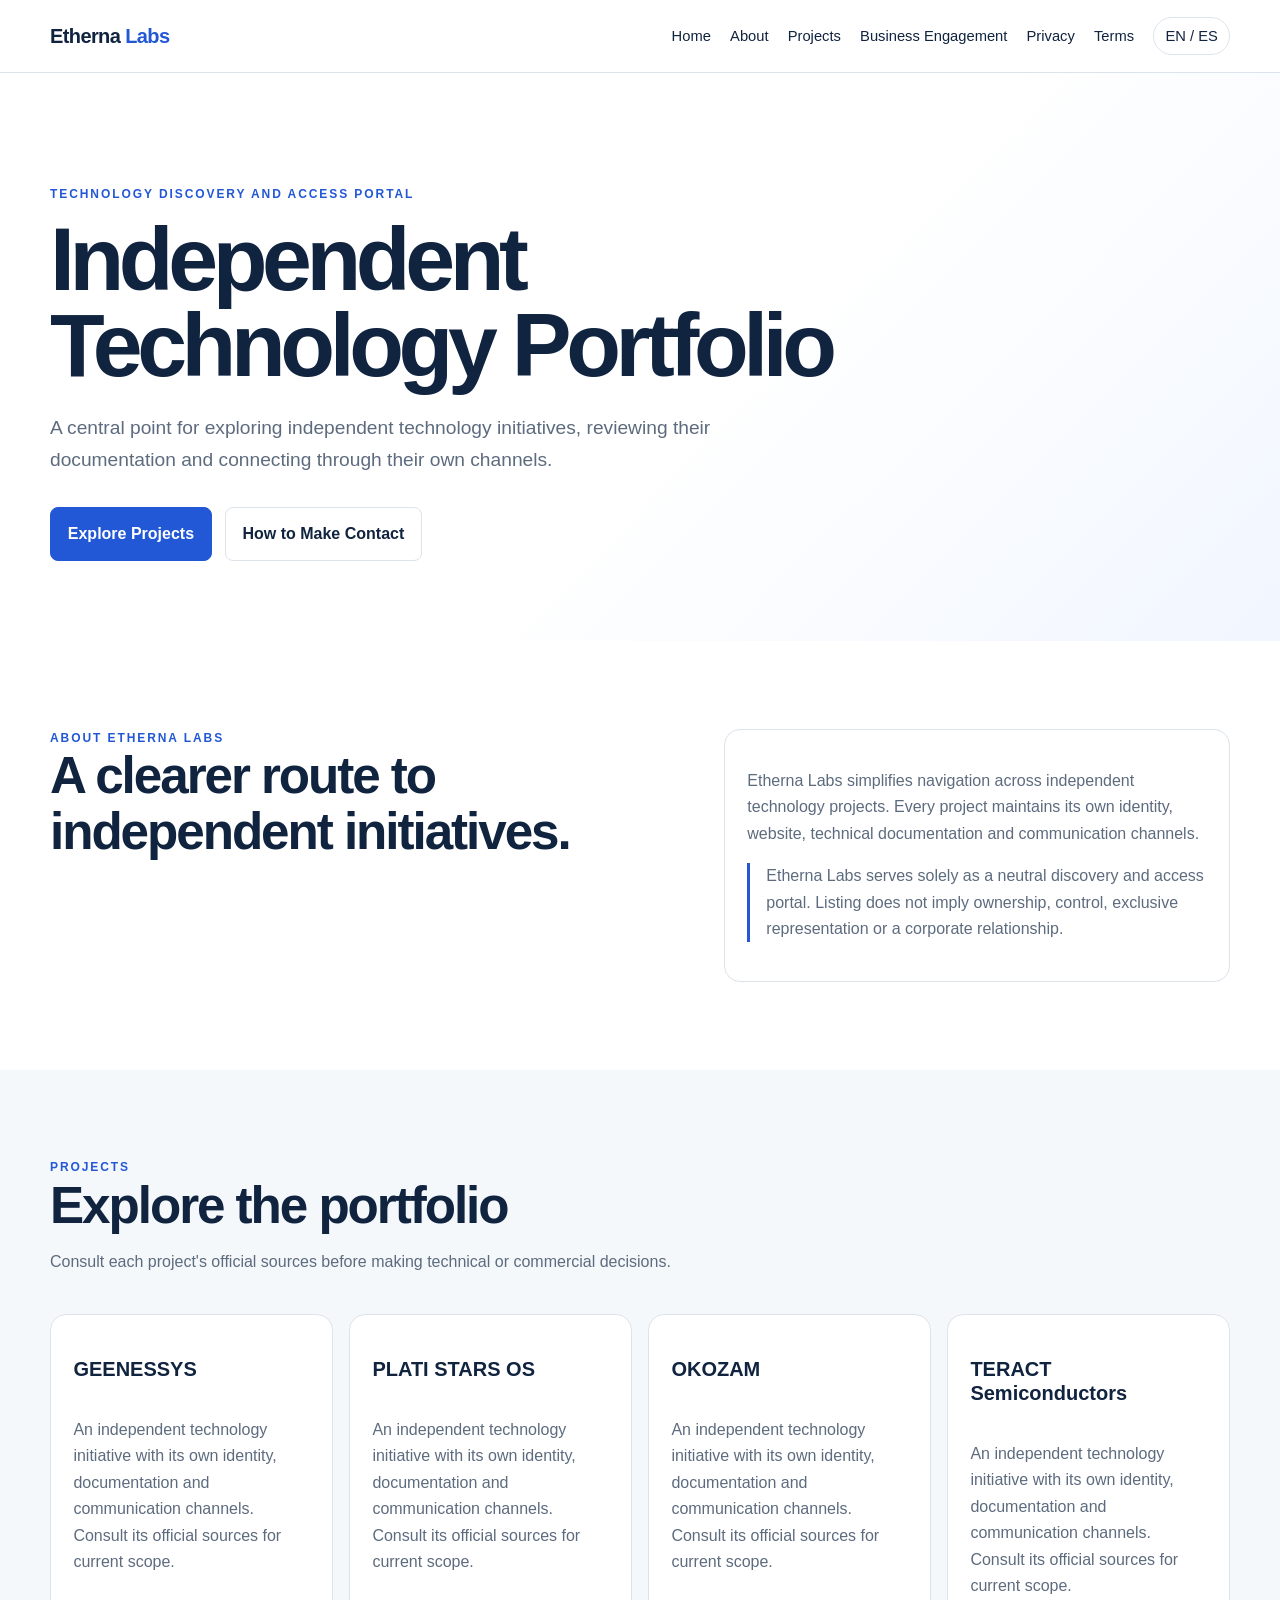
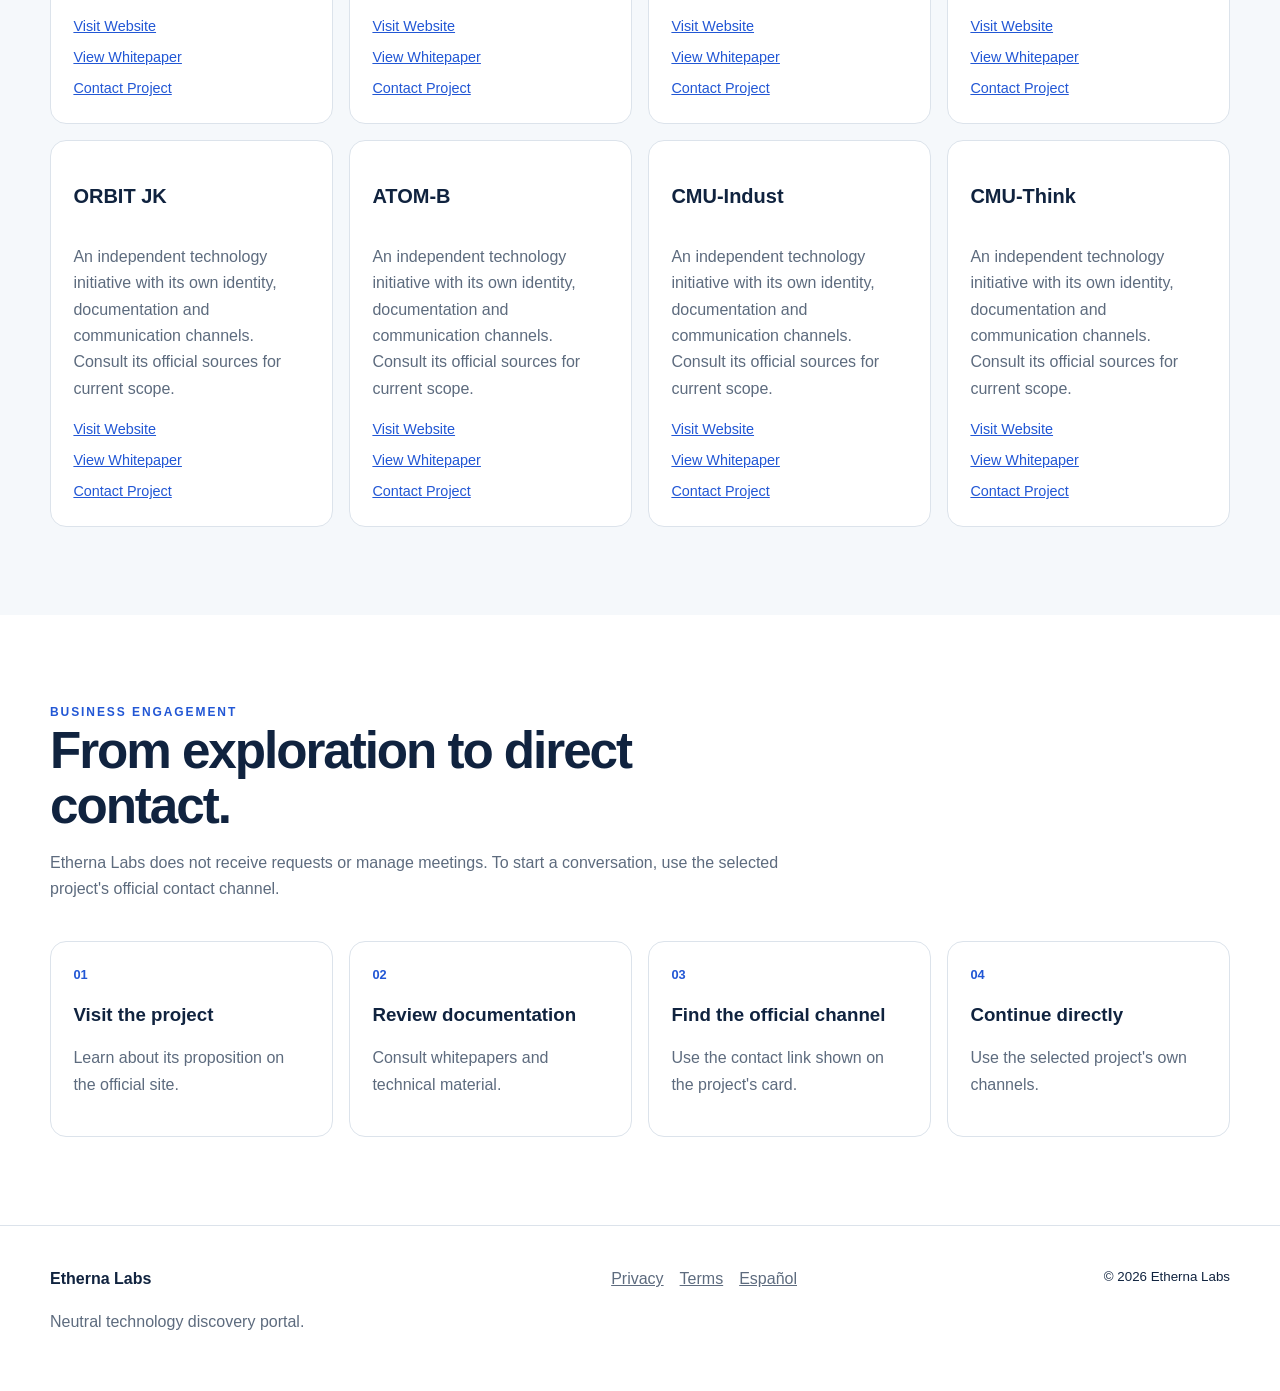
==== index.html @ 6c417e56 "Cambios de archivos" ====
<!doctype html>
<html lang="en">
  <head>
    <meta charset="utf-8" />
    <meta name="viewport" content="width=device-width,initial-scale=1" />
    <title>Etherna Labs | Independent Technology Portfolio</title>
    <meta
      name="description"
      content="A neutral portal for discovering independent technology projects and accessing their official channels."
    />
    <meta
      property="og:title"
      content="Etherna Labs — Independent Technology Portfolio"
    />
    <meta
      property="og:description"
      content="Discover independent technology initiatives and their official channels."
    />
    <meta property="og:type" content="website" />
    <meta property="og:url" content="https://etherna-labs.com/" />
    <link rel="canonical" href="https://etherna-labs.com/" />
    <link
      rel="alternate"
      hreflang="es"
      href="https://etherna-labs.com/index-es.html"
    />
    <link rel="stylesheet" href="styles.css" />
  </head>
  <body>
    <a class="skip" href="#main">Skip to content</a>
    <header class="site-header">
      <nav class="nav wrap" aria-label="Main navigation">
        <a class="brand" href="#home">Etherna<span> Labs</span></a
        ><button class="menu" aria-expanded="false" aria-controls="navlinks">
          Menu
        </button>
        <div class="nav-links" id="navlinks">
          <a href="#home">Home</a><a href="#about">About</a
          ><a href="#projects">Projects</a
          ><a href="#business">Business Engagement</a
          ><a href="privacy-en.html">Privacy</a><a href="terms-en.html">Terms</a
          ><a class="lang" href="index-es.html" lang="es">EN / ES</a>
        </div>
      </nav>
    </header>
    <main id="main">
      <section class="hero" id="home">
        <div class="wrap">
          <div class="eyebrow">Technology discovery and access portal</div>
          <h1>Independent Technology Portfolio</h1>
          <p class="lead">
            A central point for exploring independent technology initiatives,
            reviewing their documentation and connecting through their own
            channels.
          </p>
          <div class="actions">
            <a class="button" href="#projects">Explore Projects</a
            ><a class="button secondary" href="#business"
              >How to Make Contact</a
            >
          </div>
        </div>
      </section>
      <section id="about">
        <div class="wrap about-grid">
          <div>
            <div class="eyebrow">About Etherna Labs</div>
            <h2>A clearer route to independent initiatives.</h2>
          </div>
          <div class="panel">
            <p>
              Etherna Labs simplifies navigation across independent technology
              projects. Every project maintains its own identity, website,
              technical documentation and communication channels.
            </p>
            <p class="notice">
              Etherna Labs serves solely as a neutral discovery and access
              portal. Listing does not imply ownership, control,
              exclusive representation or a corporate relationship.
            </p>
          </div>
        </div>
      </section>
      <section class="soft" id="projects">
        <div class="wrap">
          <div class="section-head">
            <div class="eyebrow">Projects</div>
            <h2>Explore the portfolio</h2>
            <p>
              Consult each project's official sources before making technical or
              commercial decisions.
            </p>
          </div>
          <div class="cards" id="project-cards"></div>
        </div>
      </section>
      <section id="business">
        <div class="wrap">
          <div class="section-head">
            <div class="eyebrow">Business Engagement</div>
            <h2>From exploration to direct contact.</h2>
            <p>
              Etherna Labs does not receive requests or manage meetings. To
              start a conversation, use the selected project's official contact
              channel.
            </p>
          </div>
          <div class="flow">
            <div class="step">
              <b>01</b>
              <h3>Visit the project</h3>
              <p>Learn about its proposition on the official site.</p>
            </div>
            <div class="step">
              <b>02</b>
              <h3>Review documentation</h3>
              <p>Consult whitepapers and technical material.</p>
            </div>
            <div class="step">
              <b>03</b>
              <h3>Find the official channel</h3>
              <p>Use the contact link shown on the project's card.</p>
            </div>
            <div class="step">
              <b>04</b>
              <h3>Continue directly</h3>
              <p>Use the selected project's own channels.</p>
            </div>
          </div>
        </div>
      </section>
    </main>
    <footer class="site-footer">
      <div class="wrap footer-row">
        <div>
          <strong>Etherna Labs</strong>
          <p>Neutral technology discovery portal.</p>
        </div>
        <div class="footer-links">
          <a href="privacy-en.html">Privacy</a><a href="terms-en.html">Terms</a
          ><a href="index-es.html">Español</a>
        </div>
        <small>© <span data-year></span> Etherna Labs</small>
      </div>
    </footer>
    <script>
      const projects = [
        "GEENESSYS",
        "PLATI STARS OS",
        "OKOZAM",
        "TERACT Semiconductors",
        "ORBIT JK",
        "ATOM-B",
        "CMU-Indust",
        "CMU-Think",
      ];
      document.querySelector("#project-cards").innerHTML = projects
        .map(
          (n) =>
            `<article class="card"><h3>${n}</h3><p>An independent technology initiative with its own identity, documentation and communication channels. Consult its official sources for current scope.</p><div class="card-links"><a href="PROJECT_WEBSITE_PLACEHOLDER">Visit Website</a><a href="WHITEPAPER_URL_PLACEHOLDER">View Whitepaper</a><a href="PROJECT_CONTACT_PLACEHOLDER">Contact Project</a></div></article>`,
        )
        .join("");
    </script>
    <script src="script.js"></script>
  </body>
</html>
---- styles.css ----
:root {
  --ink: #10233f;
  --muted: #5d6b7e;
  --line: #dce3eb;
  --soft: #f5f8fb;
  --accent: #2257d5;
  --max: 1180px;
}
* {
  box-sizing: border-box;
}
html {
  scroll-behavior: smooth;
}
body {
  margin: 0;
  color: var(--ink);
  background: #fff;
  font:
    16px/1.65 Arial,
    Helvetica,
    sans-serif;
}
a {
  color: inherit;
}
.skip {
  position: absolute;
  left: -9999px;
}
.skip:focus {
  left: 1rem;
  top: 1rem;
  background: #fff;
  padding: 0.7rem;
  z-index: 20;
}
.wrap {
  width: min(var(--max), calc(100% - 2rem));
  margin: auto;
}
.site-header {
  position: sticky;
  top: 0;
  z-index: 10;
  background: rgba(255, 255, 255, 0.96);
  border-bottom: 1px solid var(--line);
}
.nav {
  min-height: 72px;
  display: flex;
  align-items: center;
  gap: 2rem;
}
.brand {
  font-weight: 800;
  letter-spacing: -0.03em;
  font-size: 1.25rem;
  text-decoration: none;
}
.brand span {
  color: var(--accent);
}
.nav-links {
  display: flex;
  align-items: center;
  gap: 1.2rem;
  margin-left: auto;
}
.nav-links a {
  text-decoration: none;
  font-size: 0.92rem;
}
.nav-links a:hover,
.nav-links a:focus {
  color: var(--accent);
}
.lang {
  border: 1px solid var(--line);
  border-radius: 999px;
  padding: 0.35rem 0.7rem;
}
.menu {
  display: none;
  margin-left: auto;
  background: #fff;
  border: 1px solid var(--line);
  border-radius: 8px;
  padding: 0.45rem 0.65rem;
}
.hero {
  padding: 7rem 0 5rem;
  background: linear-gradient(135deg, #fff 55%, #f1f6ff);
}
.eyebrow {
  text-transform: uppercase;
  letter-spacing: 0.16em;
  font-size: 0.75rem;
  font-weight: 700;
  color: var(--accent);
}
h1 {
  font-size: clamp(3rem, 7vw, 6.4rem);
  line-height: 0.96;
  letter-spacing: -0.06em;
  max-width: 900px;
  margin: 0.7rem 0 1.5rem;
}
h2 {
  font-size: clamp(2rem, 4vw, 3.4rem);
  line-height: 1.08;
  letter-spacing: -0.04em;
  margin: 0 0 1rem;
}
h3 {
  line-height: 1.2;
}
p {
  color: var(--muted);
}
.lead {
  font-size: 1.2rem;
  max-width: 720px;
}
.actions {
  display: flex;
  flex-wrap: wrap;
  gap: 0.8rem;
  margin-top: 2rem;
}
.button {
  display: inline-block;
  border-radius: 8px;
  padding: 0.78rem 1.05rem;
  text-decoration: none;
  font-weight: 700;
  background: var(--accent);
  color: #fff;
  border: 1px solid var(--accent);
}
.button.secondary {
  background: #fff;
  color: var(--ink);
  border-color: var(--line);
}
section {
  padding: 5.5rem 0;
}
.section-head {
  max-width: 760px;
  margin-bottom: 2.4rem;
}
.about-grid,
.flow {
  display: grid;
  grid-template-columns: repeat(4, 1fr);
  gap: 1rem;
}
.about-grid {
  grid-template-columns: 1.3fr 1fr;
}
.panel,
.card,
.step,
form {
  border: 1px solid var(--line);
  border-radius: 16px;
  background: #fff;
  padding: 1.4rem;
}
.soft {
  background: var(--soft);
}
.cards {
  display: grid;
  grid-template-columns: repeat(4, 1fr);
  gap: 1rem;
}
.card {
  display: flex;
  flex-direction: column;
  min-height: 285px;
}
.card h3 {
  font-size: 1.25rem;
}
.card p {
  flex: 1;
}
.card-links {
  display: flex;
  flex-direction: column;
  align-items: flex-start;
  gap: 0.45rem;
}
.card-links a {
  font-size: 0.9rem;
  color: var(--accent);
}
.step b {
  display: block;
  color: var(--accent);
  font-size: 0.8rem;
}
.meeting-grid {
  display: grid;
  grid-template-columns: 0.8fr 1.2fr;
  gap: 2rem;
}
form {
  display: grid;
  grid-template-columns: 1fr 1fr;
  gap: 1rem;
}
label {
  font-size: 0.88rem;
  font-weight: 700;
}
label span {
  display: block;
}
input,
select,
textarea {
  width: 100%;
  margin-top: 0.35rem;
  padding: 0.75rem;
  border: 1px solid #b9c5d2;
  border-radius: 7px;
  font: inherit;
  background: #fff;
}
textarea {
  min-height: 120px;
  resize: vertical;
}
.wide {
  grid-column: 1/-1;
}
.legal {
  max-width: 850px;
}
.legal h2 {
  font-size: 1.5rem;
  margin-top: 2.2rem;
}
.notice {
  border-left: 3px solid var(--accent);
  padding-left: 1rem;
}
.site-footer {
  border-top: 1px solid var(--line);
  padding: 2.5rem 0;
}
.footer-row {
  display: flex;
  justify-content: space-between;
  gap: 2rem;
  flex-wrap: wrap;
}
.footer-links {
  display: flex;
  gap: 1rem;
  flex-wrap: wrap;
}
.footer-links a {
  color: var(--muted);
}
:focus-visible {
  outline: 3px solid #7ba0ff;
  outline-offset: 3px;
}
@media (max-width: 900px) {
  .menu {
    display: block;
  }
  .nav-links {
    display: none;
    position: absolute;
    top: 72px;
    left: 0;
    right: 0;
    background: #fff;
    padding: 1rem;
    box-shadow: 0 10px 20px #10233f18;
    flex-direction: column;
    align-items: flex-start;
  }
  .nav-links.open {
    display: flex;
  }
  .cards {
    grid-template-columns: repeat(2, 1fr);
  }
  .flow {
    grid-template-columns: repeat(2, 1fr);
  }
  .meeting-grid,
  .about-grid {
    grid-template-columns: 1fr;
  }
}
@media (max-width: 560px) {
  .hero {
    padding-top: 5rem;
  }
  .cards,
  .flow,
  form {
    grid-template-columns: 1fr;
  }
  .wide {
    grid-column: auto;
  }
  section {
    padding: 4rem 0;
  }
}
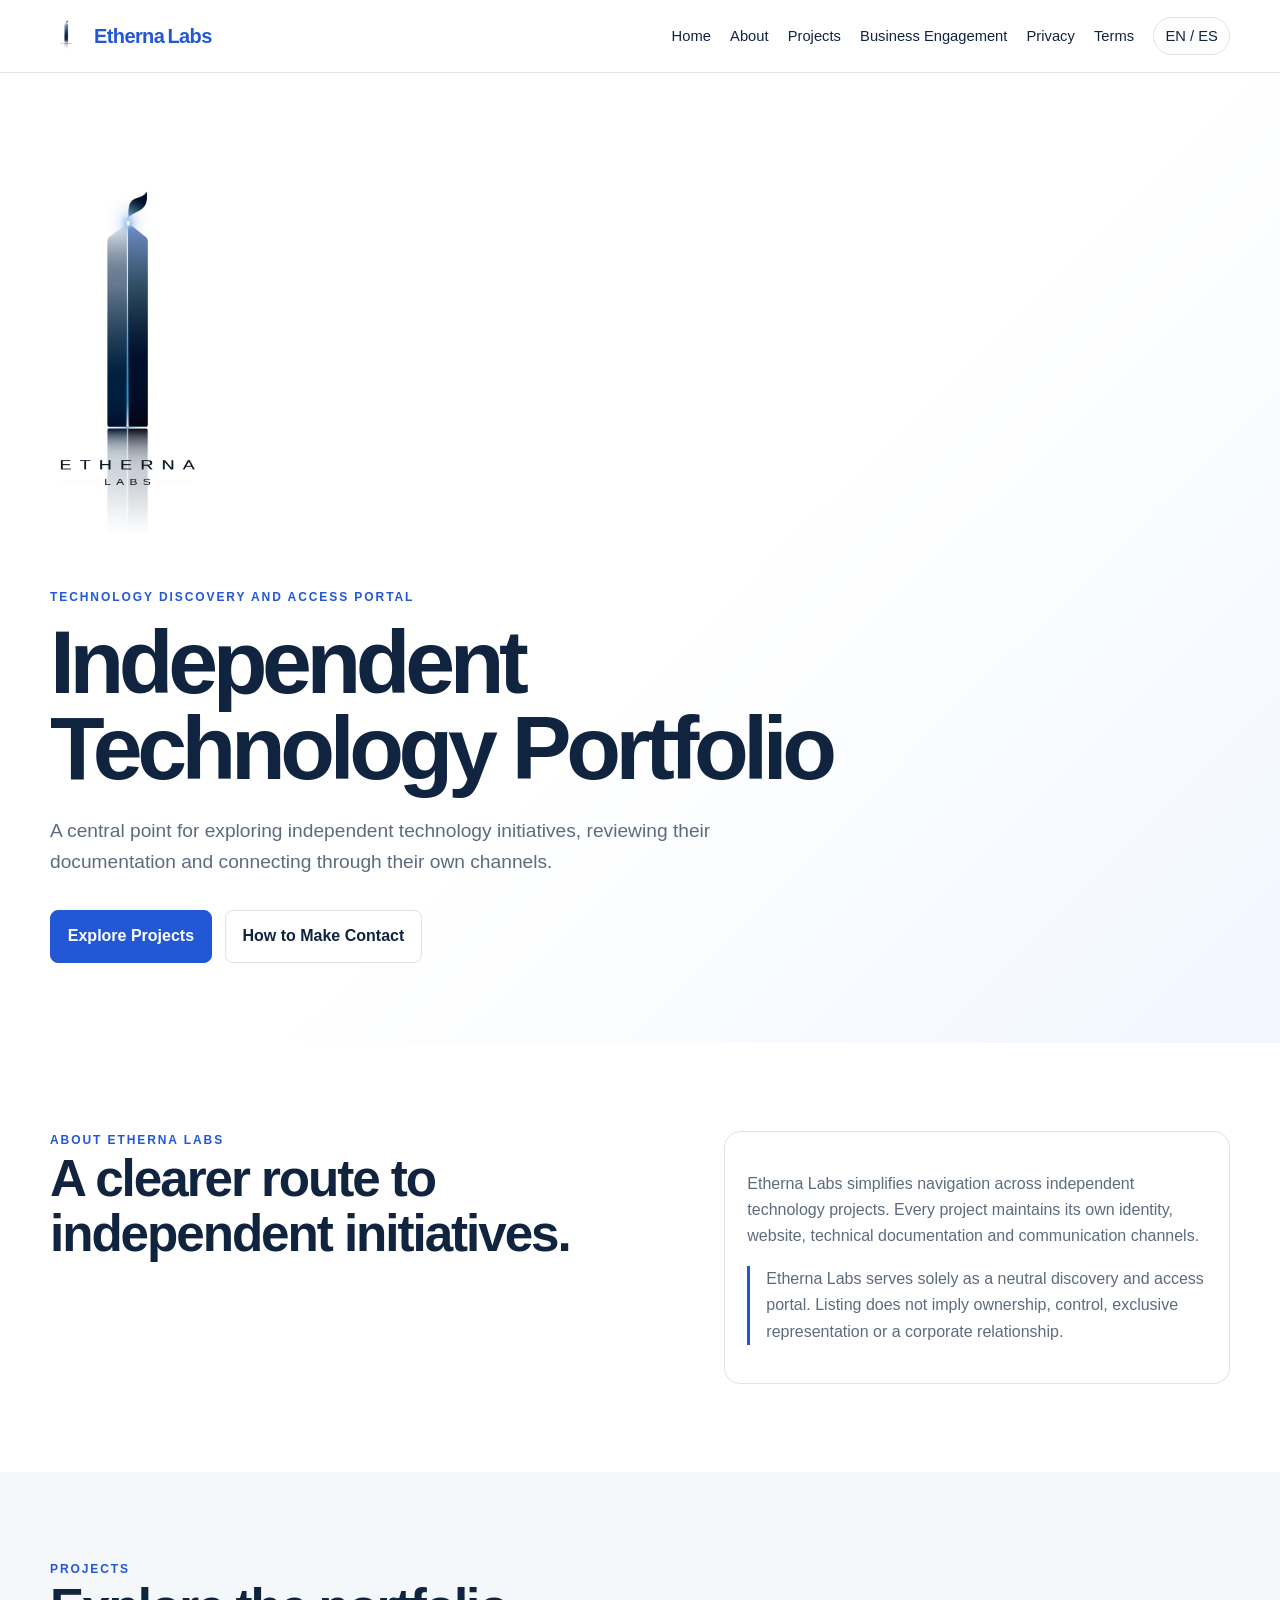
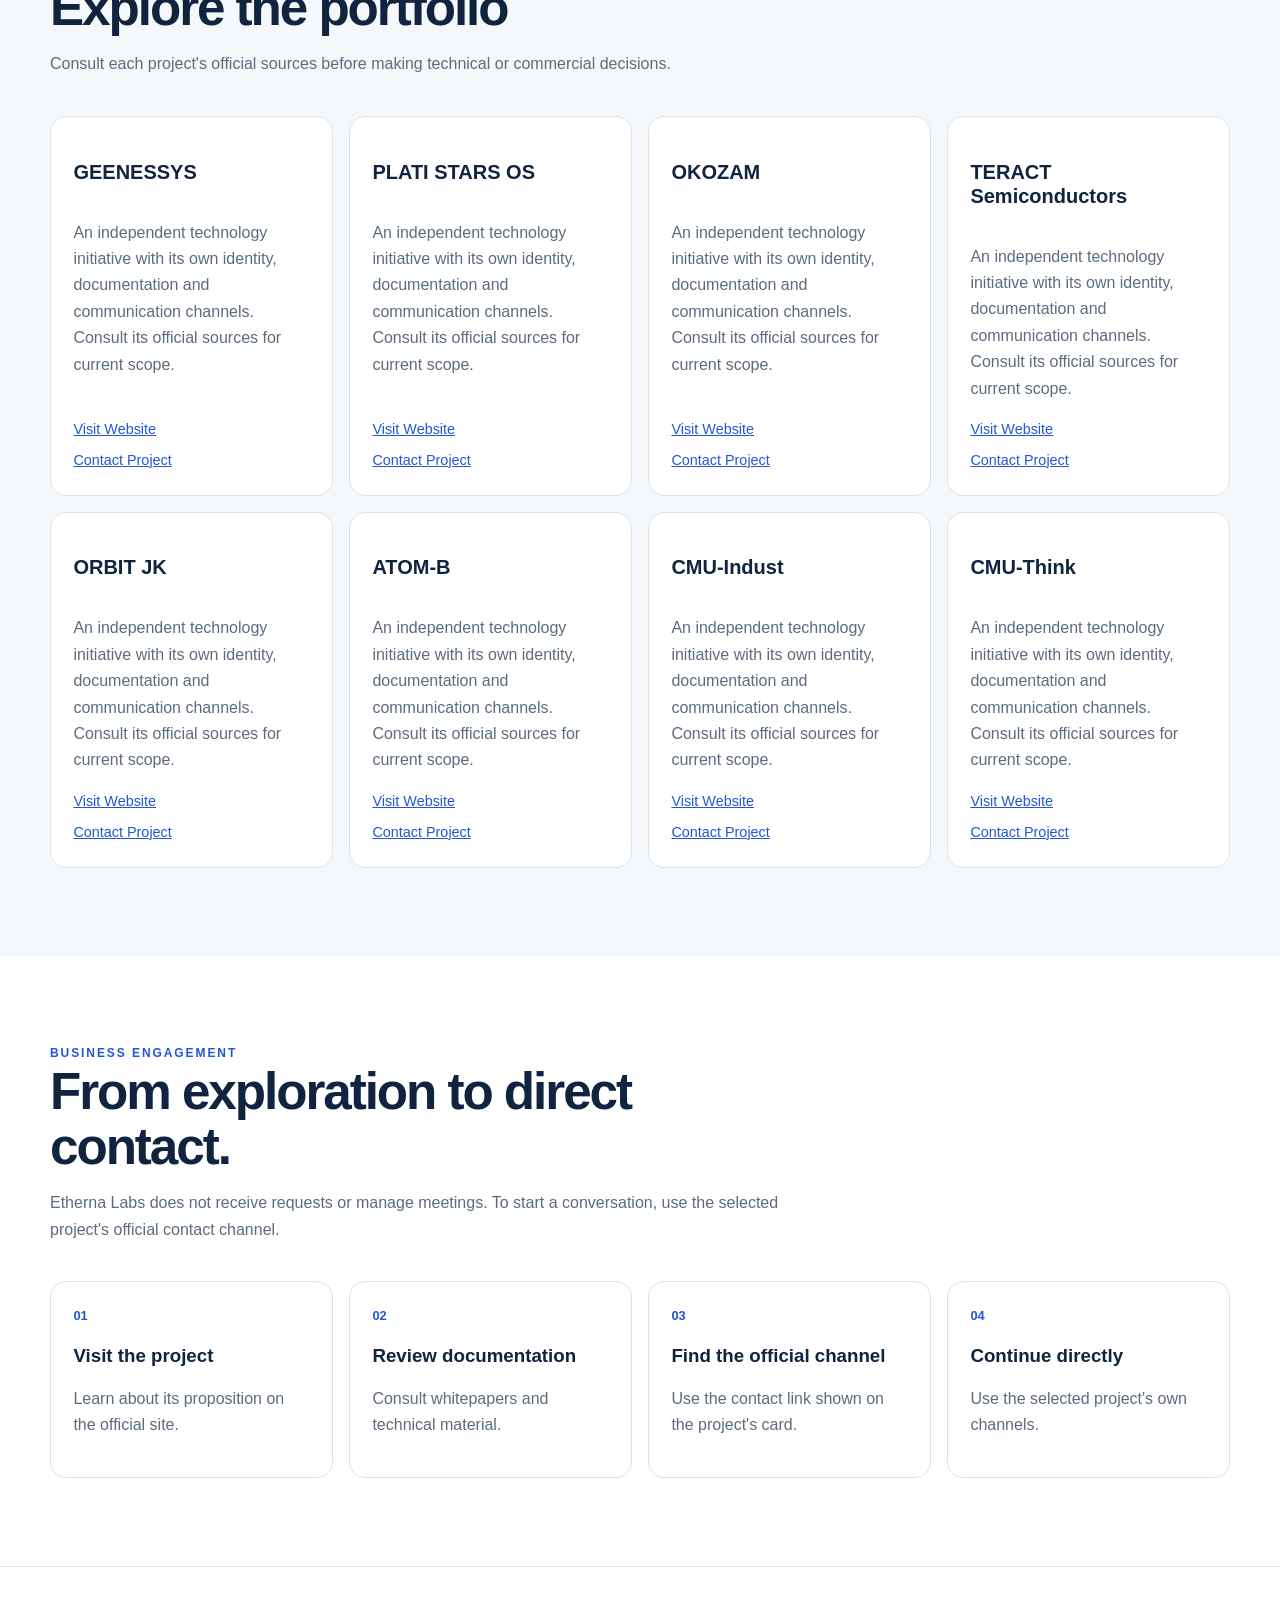
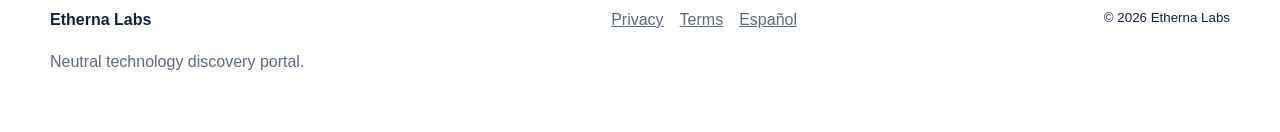
==== commit e0528f06: "Grandes cambios" ====
--- a/index.html
+++ b/index.html
@@ -3,6 +3,20 @@
   <head>
     <meta charset="utf-8" />
     <meta name="viewport" content="width=device-width,initial-scale=1" />
+    <link rel="icon" type="image/svg+xml" href="favicon (10)/favicon.svg" />
+    <link
+      rel="icon"
+      type="image/png"
+      sizes="96x96"
+      href="favicon (10)/favicon-96x96.png"
+    />
+    <link rel="shortcut icon" href="favicon (10)/favicon.ico" />
+    <link
+      rel="apple-touch-icon"
+      sizes="180x180"
+      href="favicon (10)/apple-touch-icon.png"
+    />
+    <link rel="manifest" href="favicon (10)/site.webmanifest" />
     <title>Etherna Labs | Independent Technology Portfolio</title>
     <meta
       name="description"
@@ -30,7 +44,13 @@
     <a class="skip" href="#main">Skip to content</a>
     <header class="site-header">
       <nav class="nav wrap" aria-label="Main navigation">
-        <a class="brand" href="#home">Etherna<span> Labs</span></a
+        <a class="brand" href="#home"
+          ><img
+            class="brand-logo"
+            src="Etherna_PNG-Transparent-test.png"
+            alt="Etherna Labs logo"
+          />
+          <span class="brand-wordmark">Etherna<span> Labs</span></span></a
         ><button class="menu" aria-expanded="false" aria-controls="navlinks">
           Menu
         </button>
@@ -46,6 +66,11 @@
     <main id="main">
       <section class="hero" id="home">
         <div class="wrap">
+          <img
+            class="hero-logo"
+            src="Etherna_PNG-Transparent-test.png"
+            alt="Etherna Labs logo"
+          />
           <div class="eyebrow">Technology discovery and access portal</div>
           <h1>Independent Technology Portfolio</h1>
           <p class="lead">
@@ -145,19 +170,19 @@
     </footer>
     <script>
       const projects = [
-        "GEENESSYS",
-        "PLATI STARS OS",
-        "OKOZAM",
-        "TERACT Semiconductors",
-        "ORBIT JK",
-        "ATOM-B",
-        "CMU-Indust",
-        "CMU-Think",
+        ["GEENESSYS", "https://geenessys.com"],
+        ["PLATI STARS OS", "https://platistaros.com"],
+        ["OKOZAM", "https://okozam.com"],
+        ["TERACT Semiconductors", "https://teractsemiconductors.com"],
+        ["ORBIT JK", "https://orbitjk.com"],
+        ["ATOM-B", "https://atom-b.com"],
+        ["CMU-Indust", "https://cmu-indust.com"],
+        ["CMU-Think", "https://cmu-think.com"],
       ];
       document.querySelector("#project-cards").innerHTML = projects
         .map(
-          (n) =>
-            `<article class="card"><h3>${n}</h3><p>An independent technology initiative with its own identity, documentation and communication channels. Consult its official sources for current scope.</p><div class="card-links"><a href="PROJECT_WEBSITE_PLACEHOLDER">Visit Website</a><a href="WHITEPAPER_URL_PLACEHOLDER">View Whitepaper</a><a href="PROJECT_CONTACT_PLACEHOLDER">Contact Project</a></div></article>`,
+          ([n, url]) =>
+            `<article class="card"><h3>${n}</h3><p>An independent technology initiative with its own identity, documentation and communication channels. Consult its official sources for current scope.</p><div class="card-links"><a href="${url}" target="_blank" rel="noreferrer">Visit Website</a><a href="${url}" target="_blank" rel="noreferrer">Contact Project</a></div></article>`,
         )
         .join("");
     </script>
--- a/styles.css
+++ b/styles.css
@@ -53,11 +53,25 @@
   gap: 2rem;
 }
 .brand {
+  display: inline-flex;
+  align-items: center;
+  gap: 0.75rem;
   font-weight: 800;
   letter-spacing: -0.03em;
   font-size: 1.25rem;
   text-decoration: none;
 }
+.brand-logo {
+  width: 2rem;
+  height: 2rem;
+  object-fit: contain;
+  flex: 0 0 auto;
+}
+.brand-wordmark {
+  display: inline-flex;
+  align-items: baseline;
+  gap: 0.2rem;
+}
 .brand span {
   color: var(--accent);
 }
@@ -91,6 +105,14 @@
 .hero {
   padding: 7rem 0 5rem;
   background: linear-gradient(135deg, #fff 55%, #f1f6ff);
+}
+.hero-logo {
+  width: min(22%, 150px);
+  min-width: 88px;
+  height: auto;
+  display: block;
+  margin-bottom: 1.25rem;
+  object-fit: contain;
 }
 .eyebrow {
   text-transform: uppercase;
@@ -304,6 +326,17 @@
   .hero {
     padding-top: 5rem;
   }
+  .brand {
+    gap: 0.55rem;
+  }
+  .brand-logo {
+    width: 1.7rem;
+    height: 1.7rem;
+  }
+  .hero-logo {
+    width: min(28%, 110px);
+    min-width: 72px;
+  }
   .cards,
   .flow,
   form {
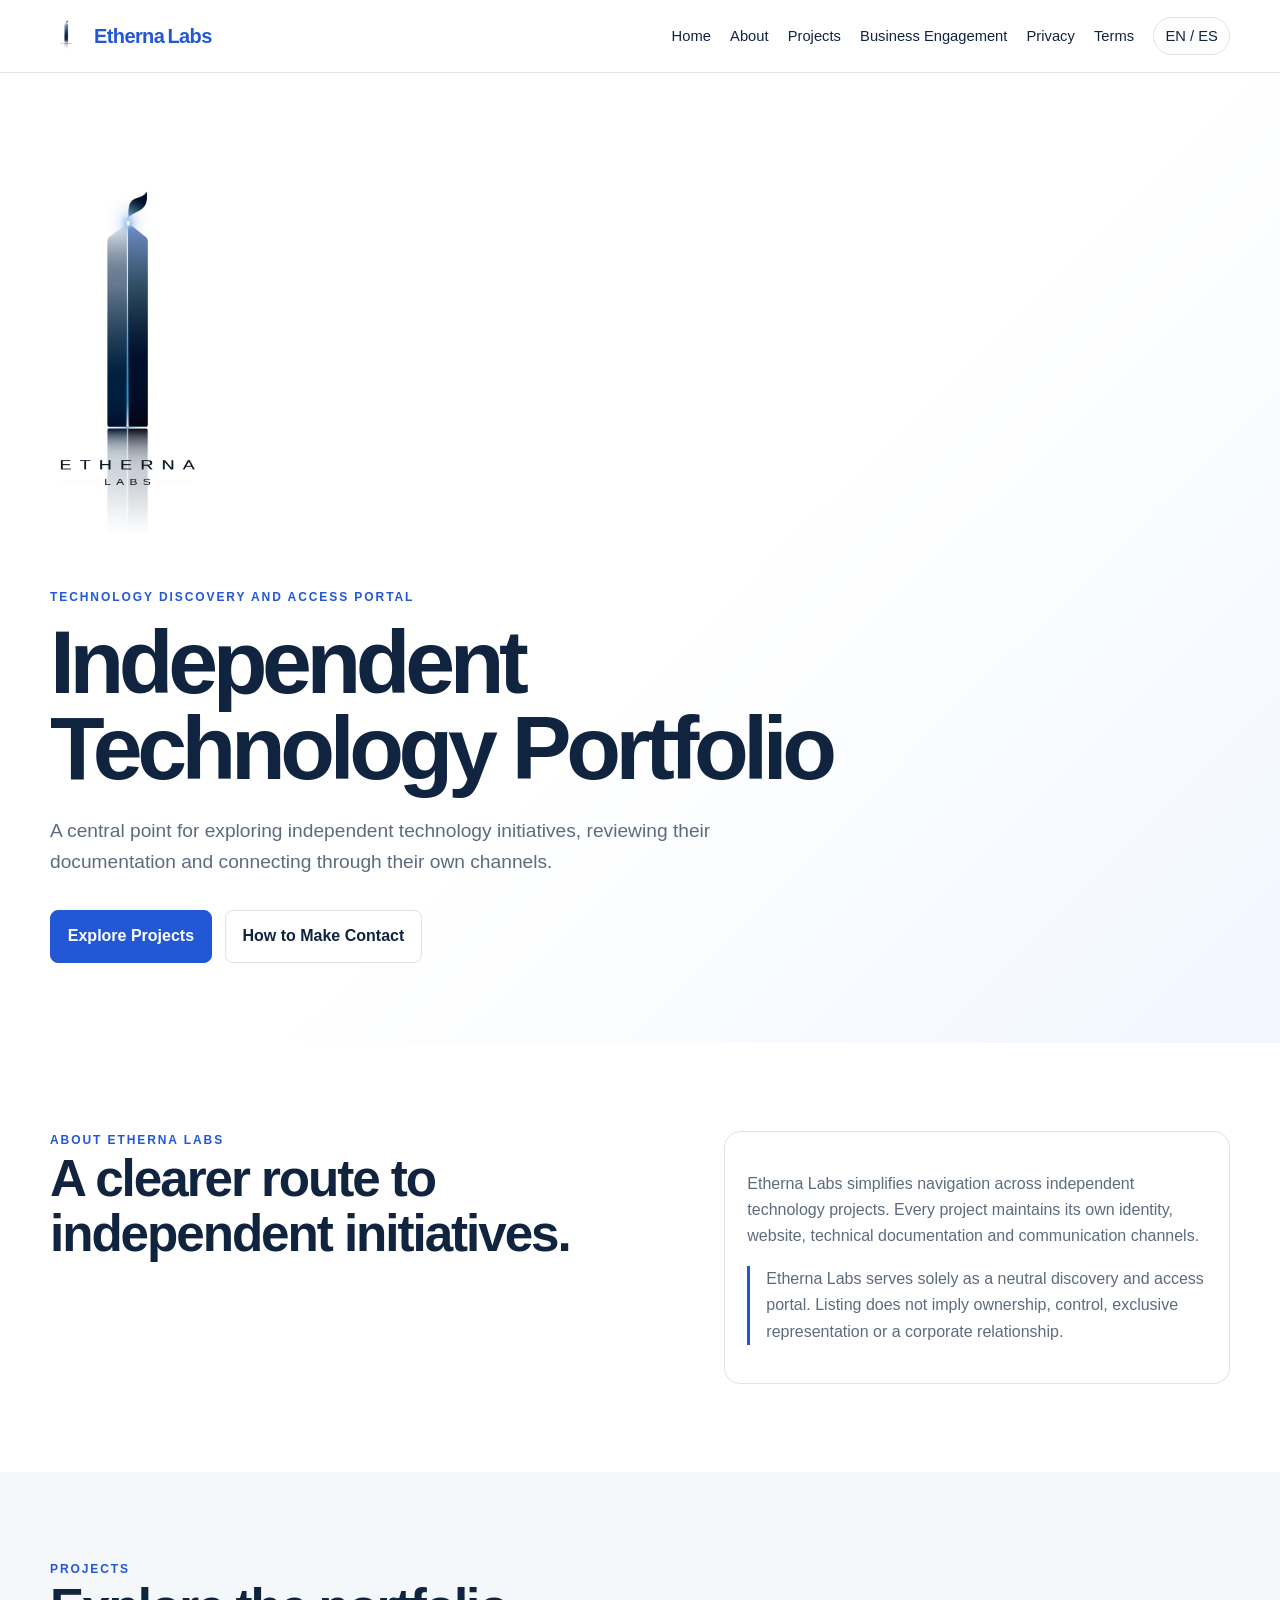
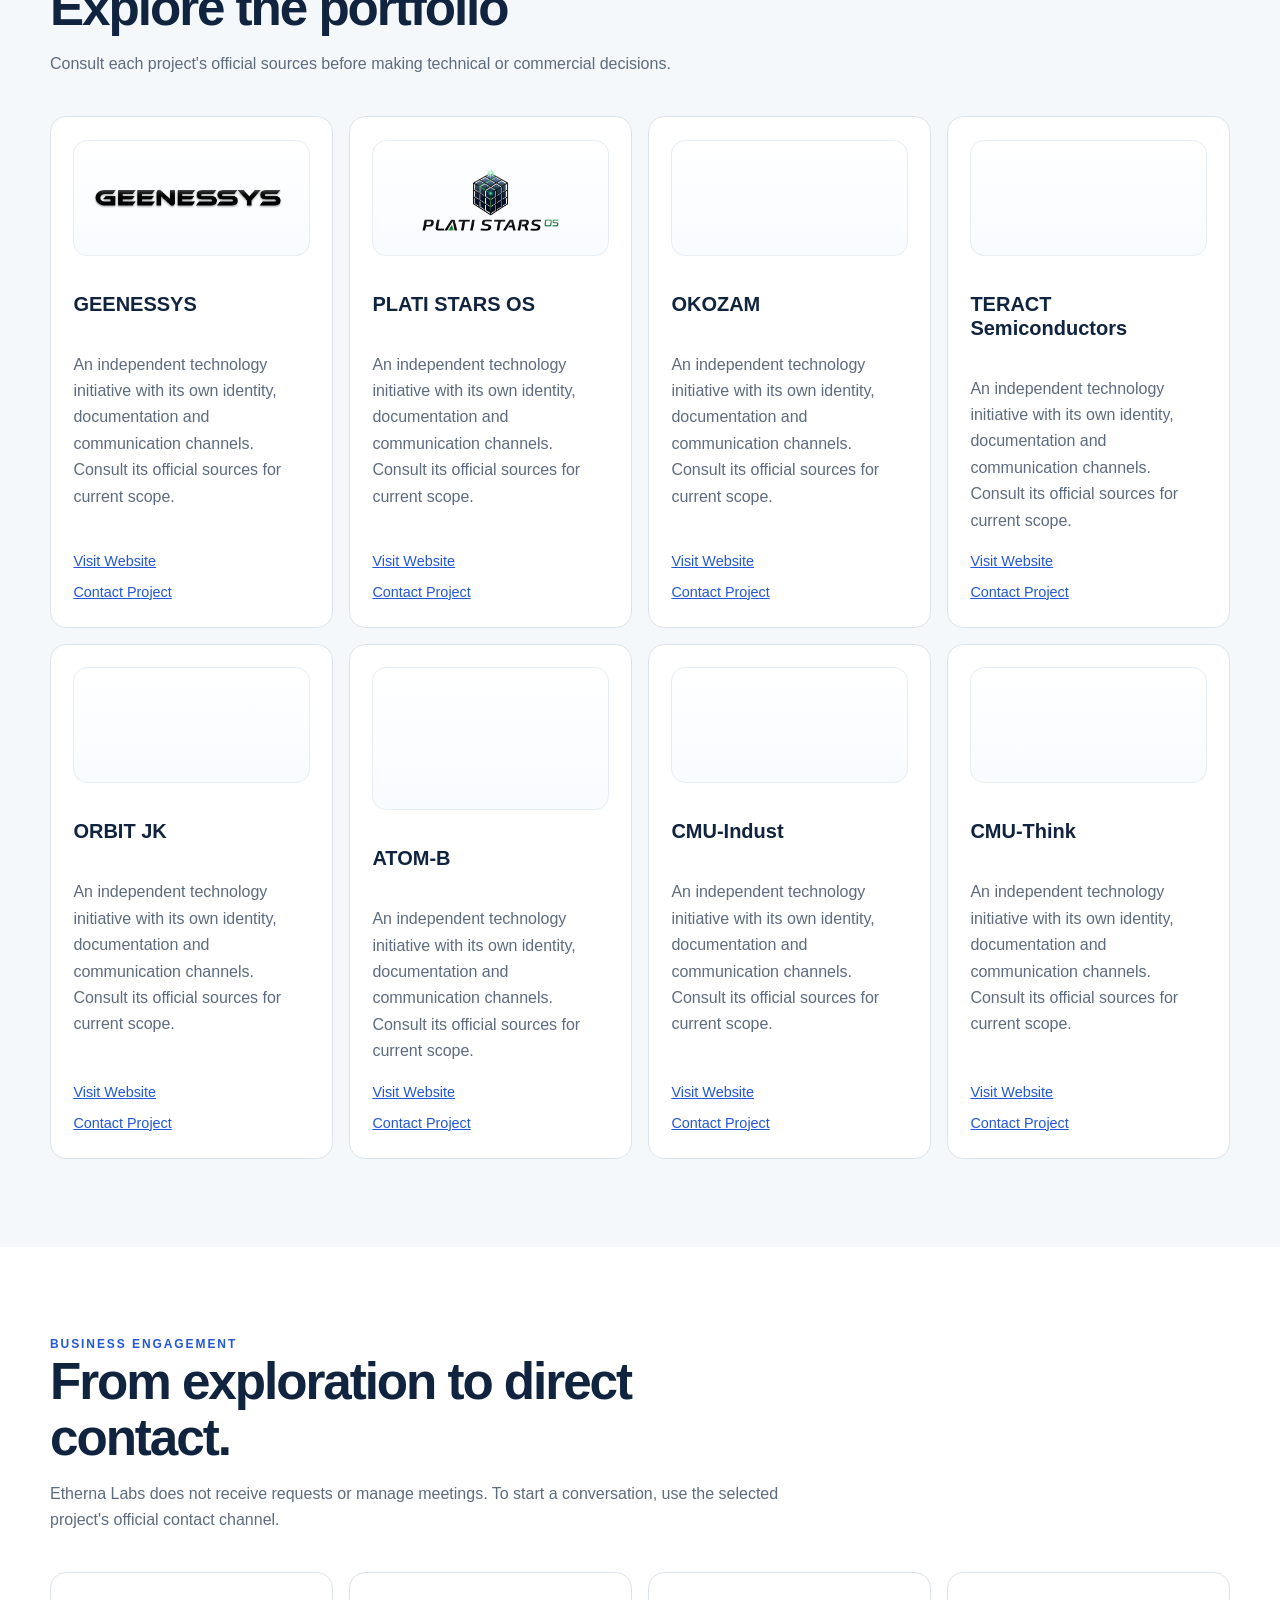
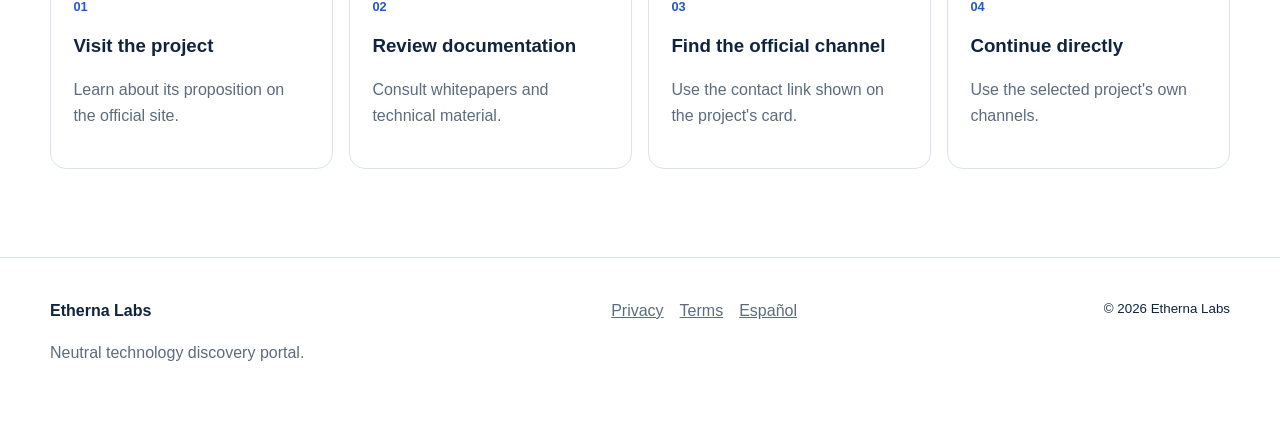
==== commit 7aa14398: "Grandes cambios" ====
--- a/index.html
+++ b/index.html
@@ -170,19 +170,44 @@
     </footer>
     <script>
       const projects = [
-        ["GEENESSYS", "https://geenessys.com"],
-        ["PLATI STARS OS", "https://platistaros.com"],
-        ["OKOZAM", "https://okozam.com"],
-        ["TERACT Semiconductors", "https://teractsemiconductors.com"],
-        ["ORBIT JK", "https://orbitjk.com"],
-        ["ATOM-B", "https://atom-b.com"],
-        ["CMU-Indust", "https://cmu-indust.com"],
-        ["CMU-Think", "https://cmu-think.com"],
+        [
+          "GEENESSYS",
+          "https://geenessys.com",
+          "Geenessys_Logotipo_NEgro copy.png",
+          "",
+        ],
+        [
+          "PLATI STARS OS",
+          "https://platistaros.com",
+          "PlatiStarsOSLOGO copy.png",
+          "",
+        ],
+        ["OKOZAM", "https://okozam.com", "OKOZAM logotipo copy.png", ""],
+        [
+          "TERACT Semiconductors",
+          "https://teractsemiconductors.com",
+          "TeractLogo (2) copy.png",
+          "",
+        ],
+        ["ORBIT JK", "https://orbitjk.com", "ORBITJKLOGO copy.png", ""],
+        ["ATOM-B", "https://atom-b.com", "ATOM-B_2 copy.png", "tall"],
+        [
+          "CMU-Indust",
+          "https://cmu-indust.com",
+          "cmu indust_2_07.26 copy.png",
+          "",
+        ],
+        [
+          "CMU-Think",
+          "https://cmu-think.com",
+          "cmu think_07.05.2026 copy.png",
+          "",
+        ],
       ];
       document.querySelector("#project-cards").innerHTML = projects
         .map(
-          ([n, url]) =>
-            `<article class="card"><h3>${n}</h3><p>An independent technology initiative with its own identity, documentation and communication channels. Consult its official sources for current scope.</p><div class="card-links"><a href="${url}" target="_blank" rel="noreferrer">Visit Website</a><a href="${url}" target="_blank" rel="noreferrer">Contact Project</a></div></article>`,
+          ([n, url, logo, logoClass]) =>
+            `<article class="card"><div class="card-media"><img class="project-logo ${logoClass}" src="${logo}" alt="${n} logo" loading="lazy" decoding="async"></div><h3>${n}</h3><p>An independent technology initiative with its own identity, documentation and communication channels. Consult its official sources for current scope.</p><div class="card-links"><a href="${url}" target="_blank" rel="noreferrer">Visit Website</a><a href="${url}" target="_blank" rel="noreferrer">Contact Project</a></div></article>`,
         )
         .join("");
     </script>
--- a/styles.css
+++ b/styles.css
@@ -202,6 +202,28 @@
   display: flex;
   flex-direction: column;
   min-height: 285px;
+}
+.card-media {
+  min-height: 116px;
+  display: flex;
+  align-items: center;
+  justify-content: center;
+  margin-bottom: 1rem;
+  padding: 0.9rem;
+  border: 1px solid #e6edf5;
+  border-radius: 14px;
+  background: linear-gradient(180deg, #fff, #f8fbff);
+}
+.project-logo {
+  display: block;
+  width: 100%;
+  max-width: 220px;
+  max-height: 72px;
+  object-fit: contain;
+}
+.project-logo.tall {
+  max-width: 148px;
+  max-height: 112px;
 }
 .card h3 {
   font-size: 1.25rem;
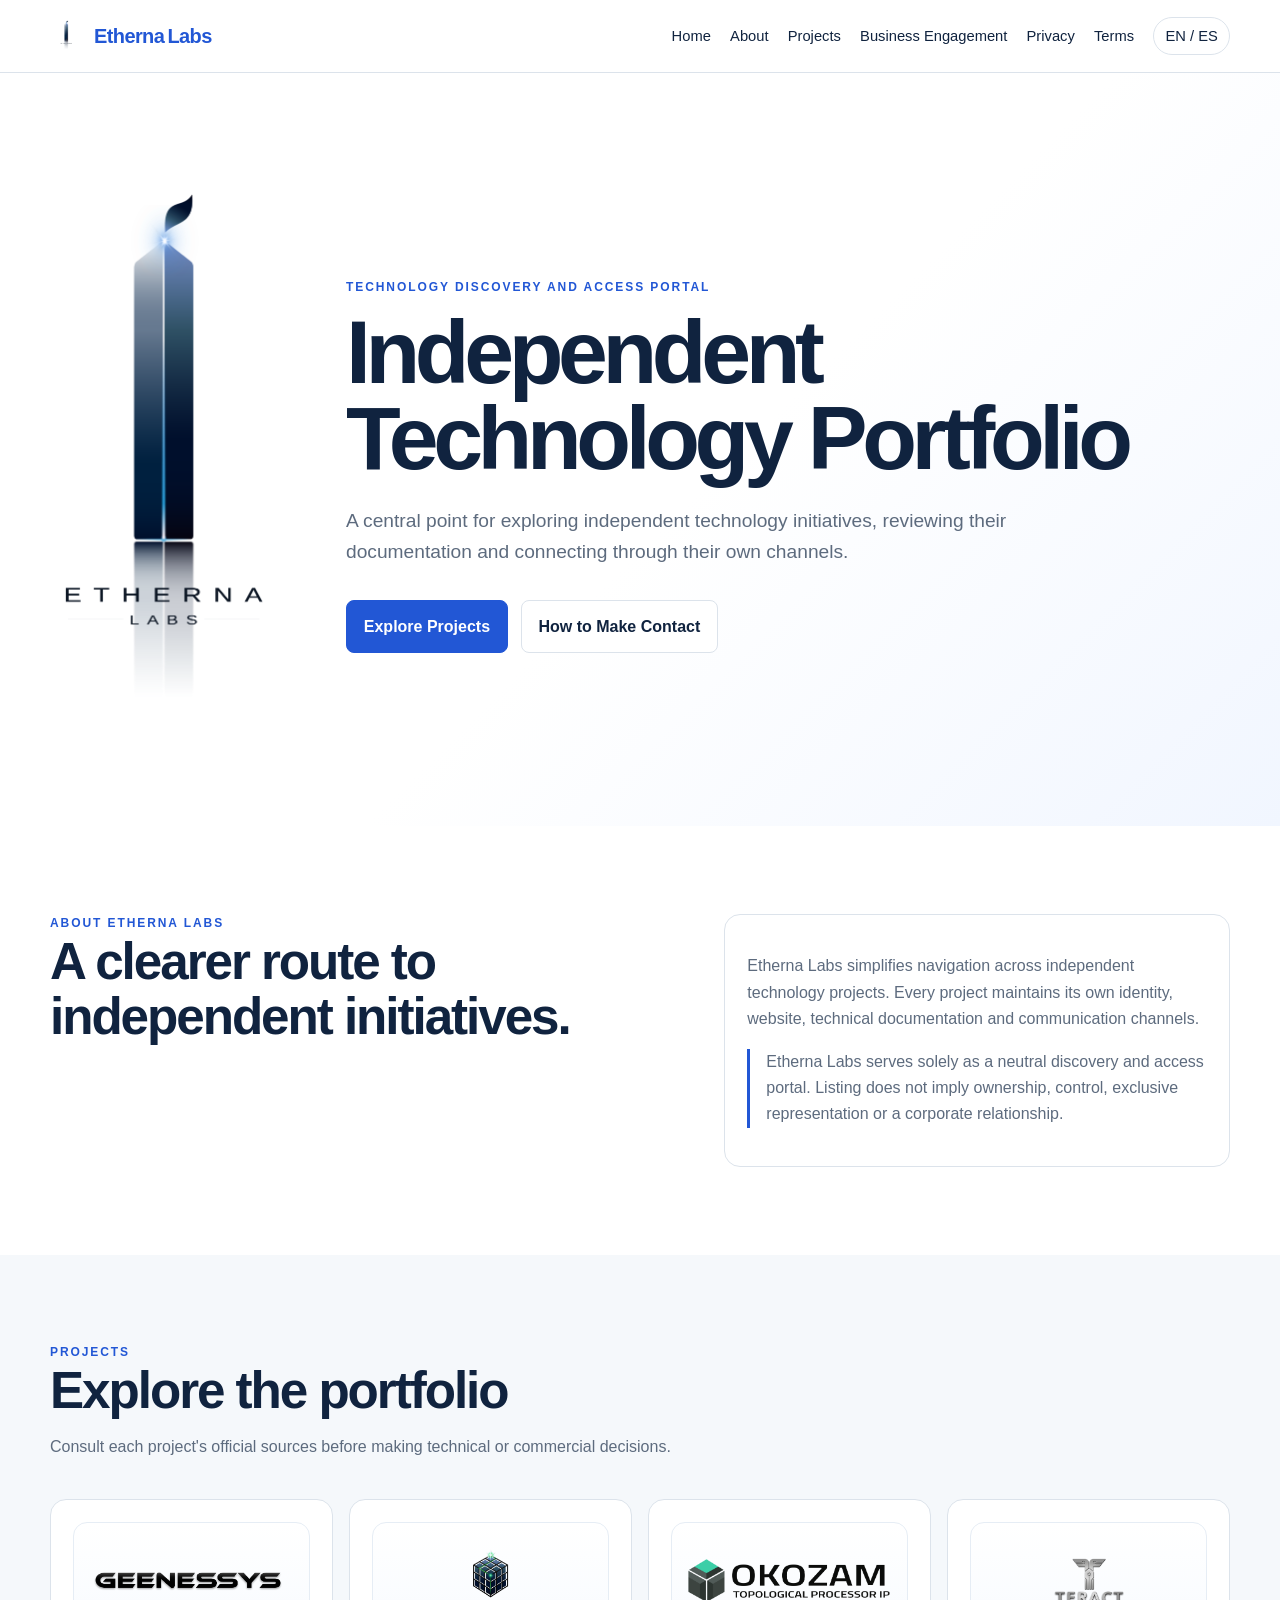
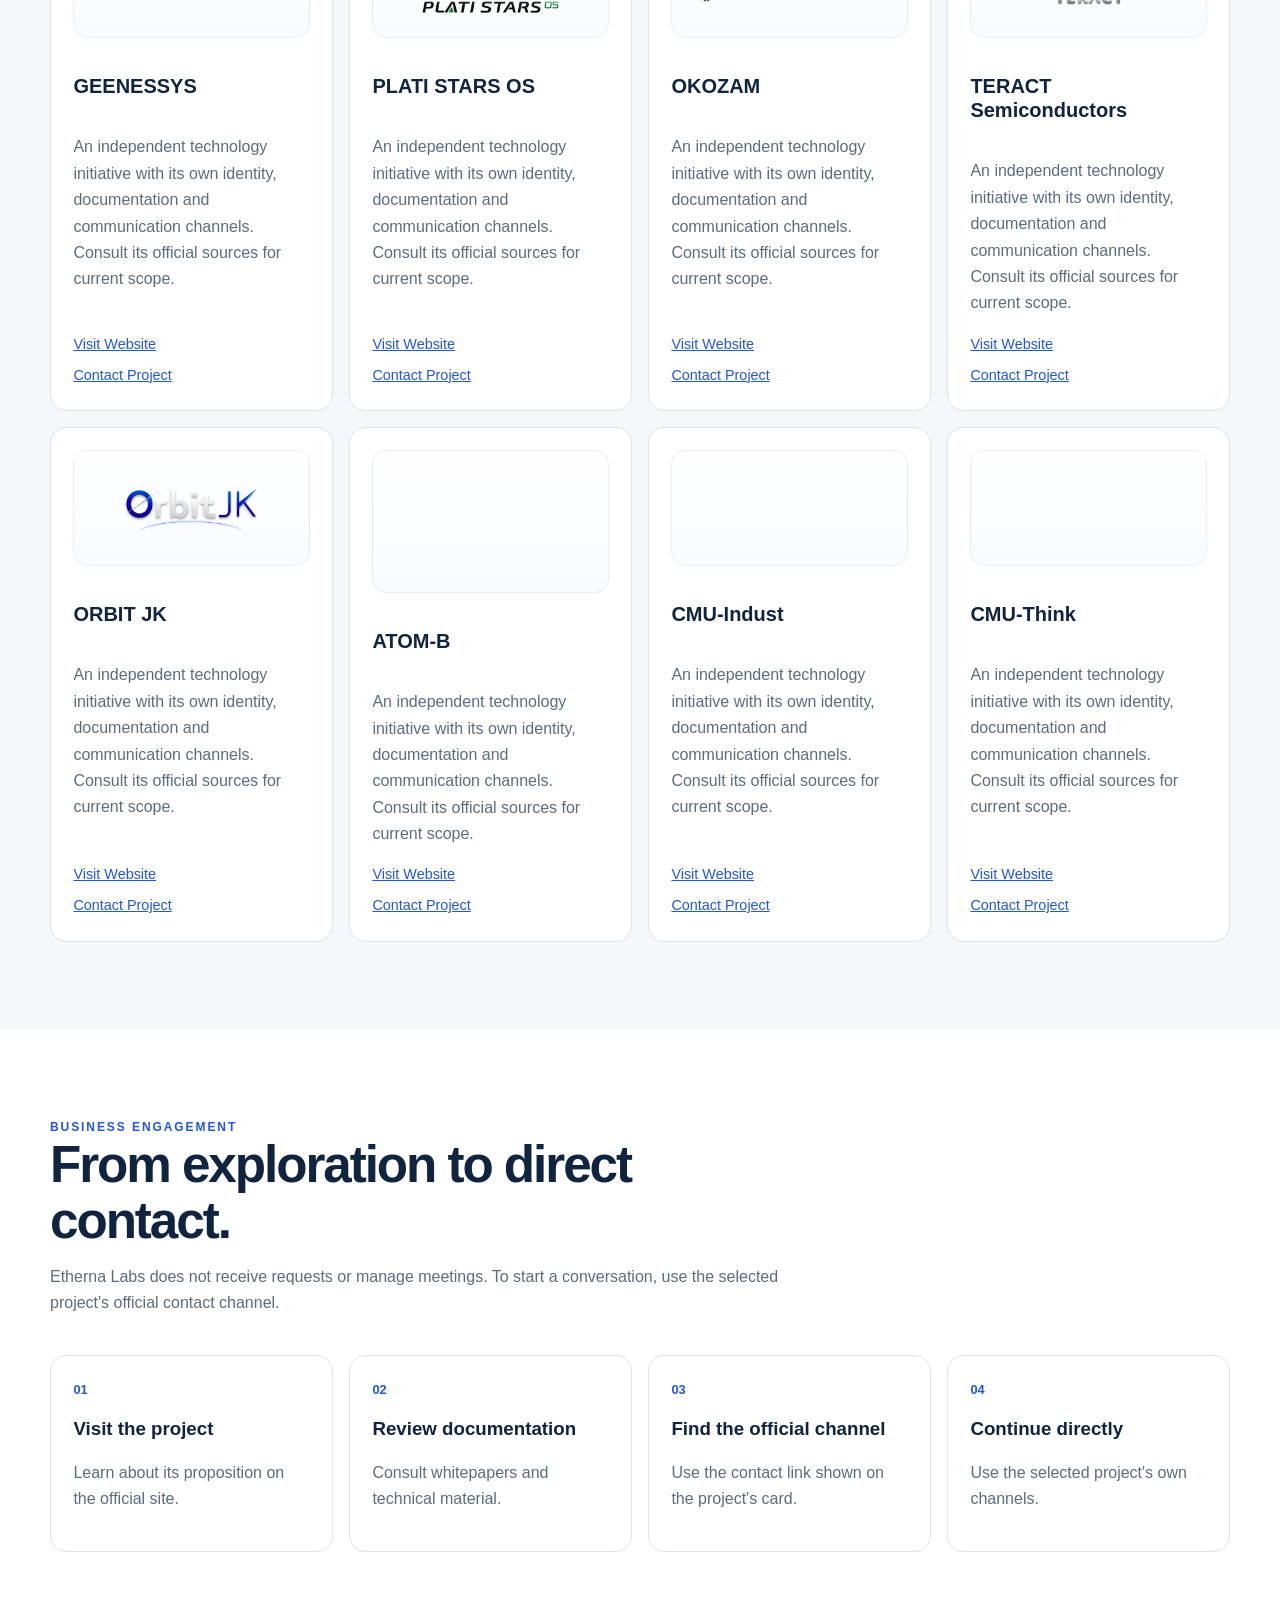
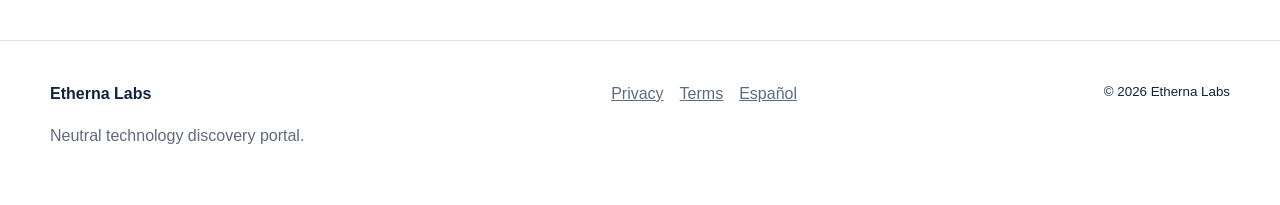
==== commit 1ddc6edc: "Grandes cambios" ====
--- a/index.html
+++ b/index.html
@@ -66,23 +66,27 @@
     <main id="main">
       <section class="hero" id="home">
         <div class="wrap">
-          <img
-            class="hero-logo"
-            src="Etherna_PNG-Transparent-test.png"
-            alt="Etherna Labs logo"
-          />
-          <div class="eyebrow">Technology discovery and access portal</div>
-          <h1>Independent Technology Portfolio</h1>
-          <p class="lead">
-            A central point for exploring independent technology initiatives,
-            reviewing their documentation and connecting through their own
-            channels.
-          </p>
-          <div class="actions">
-            <a class="button" href="#projects">Explore Projects</a
-            ><a class="button secondary" href="#business"
-              >How to Make Contact</a
-            >
+          <div class="hero-layout">
+            <img
+              class="hero-logo"
+              src="Etherna_PNG-Transparent-test.png"
+              alt="Etherna Labs logo"
+            />
+            <div class="hero-copy">
+              <div class="eyebrow">Technology discovery and access portal</div>
+              <h1>Independent Technology Portfolio</h1>
+              <p class="lead">
+                A central point for exploring independent technology
+                initiatives, reviewing their documentation and connecting
+                through their own channels.
+              </p>
+              <div class="actions">
+                <a class="button" href="#projects">Explore Projects</a
+                ><a class="button secondary" href="#business"
+                  >How to Make Contact</a
+                >
+              </div>
+            </div>
           </div>
         </div>
       </section>
--- a/styles.css
+++ b/styles.css
@@ -106,12 +106,20 @@
   padding: 7rem 0 5rem;
   background: linear-gradient(135deg, #fff 55%, #f1f6ff);
 }
+.hero-layout {
+  display: grid;
+  grid-template-columns: minmax(120px, 16rem) minmax(0, 1fr);
+  align-items: center;
+  gap: 2.5rem;
+}
+.hero-copy {
+  min-width: 0;
+}
 .hero-logo {
-  width: min(22%, 150px);
-  min-width: 88px;
+  width: min(100%, 220px);
   height: auto;
   display: block;
-  margin-bottom: 1.25rem;
+  margin: 0;
   object-fit: contain;
 }
 .eyebrow {
@@ -343,6 +351,10 @@
   .about-grid {
     grid-template-columns: 1fr;
   }
+  .hero-layout {
+    grid-template-columns: 1fr;
+    gap: 1.5rem;
+  }
 }
 @media (max-width: 560px) {
   .hero {
@@ -356,8 +368,7 @@
     height: 1.7rem;
   }
   .hero-logo {
-    width: min(28%, 110px);
-    min-width: 72px;
+    width: min(42vw, 160px);
   }
   .cards,
   .flow,
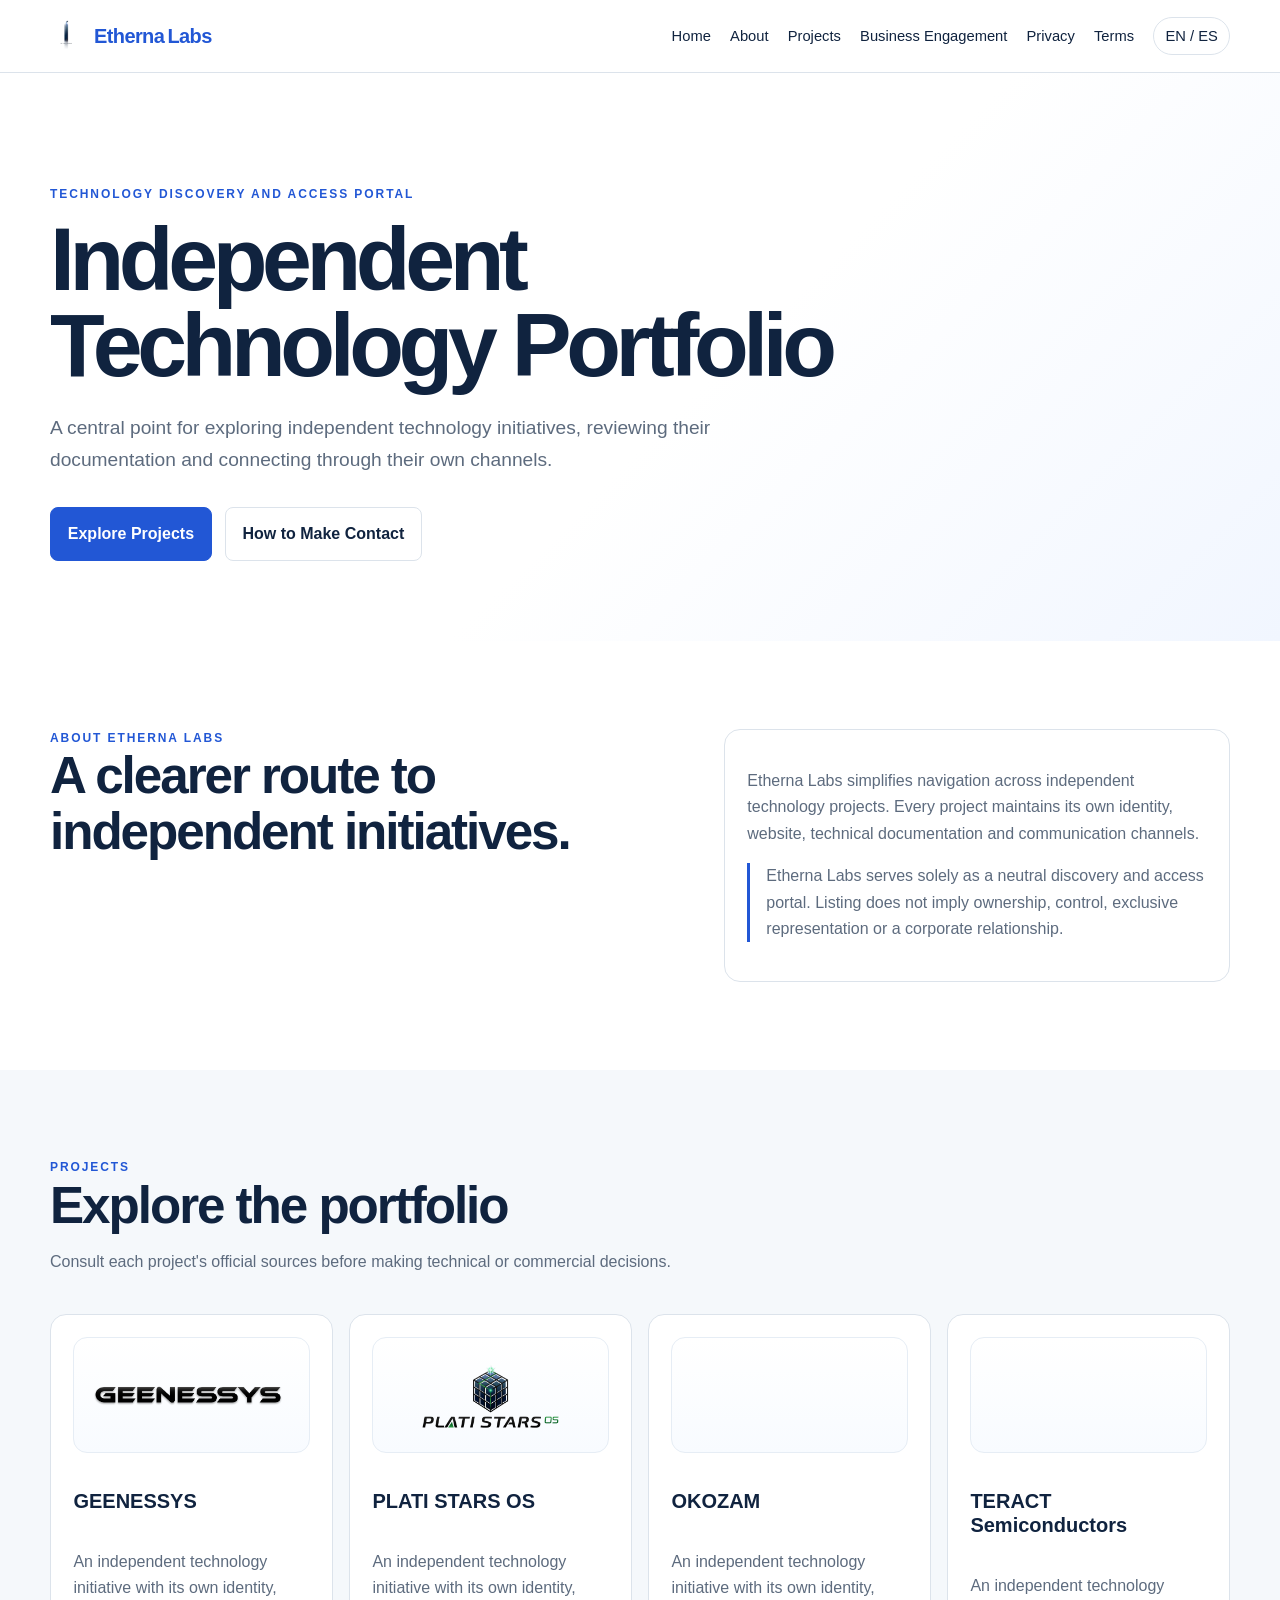
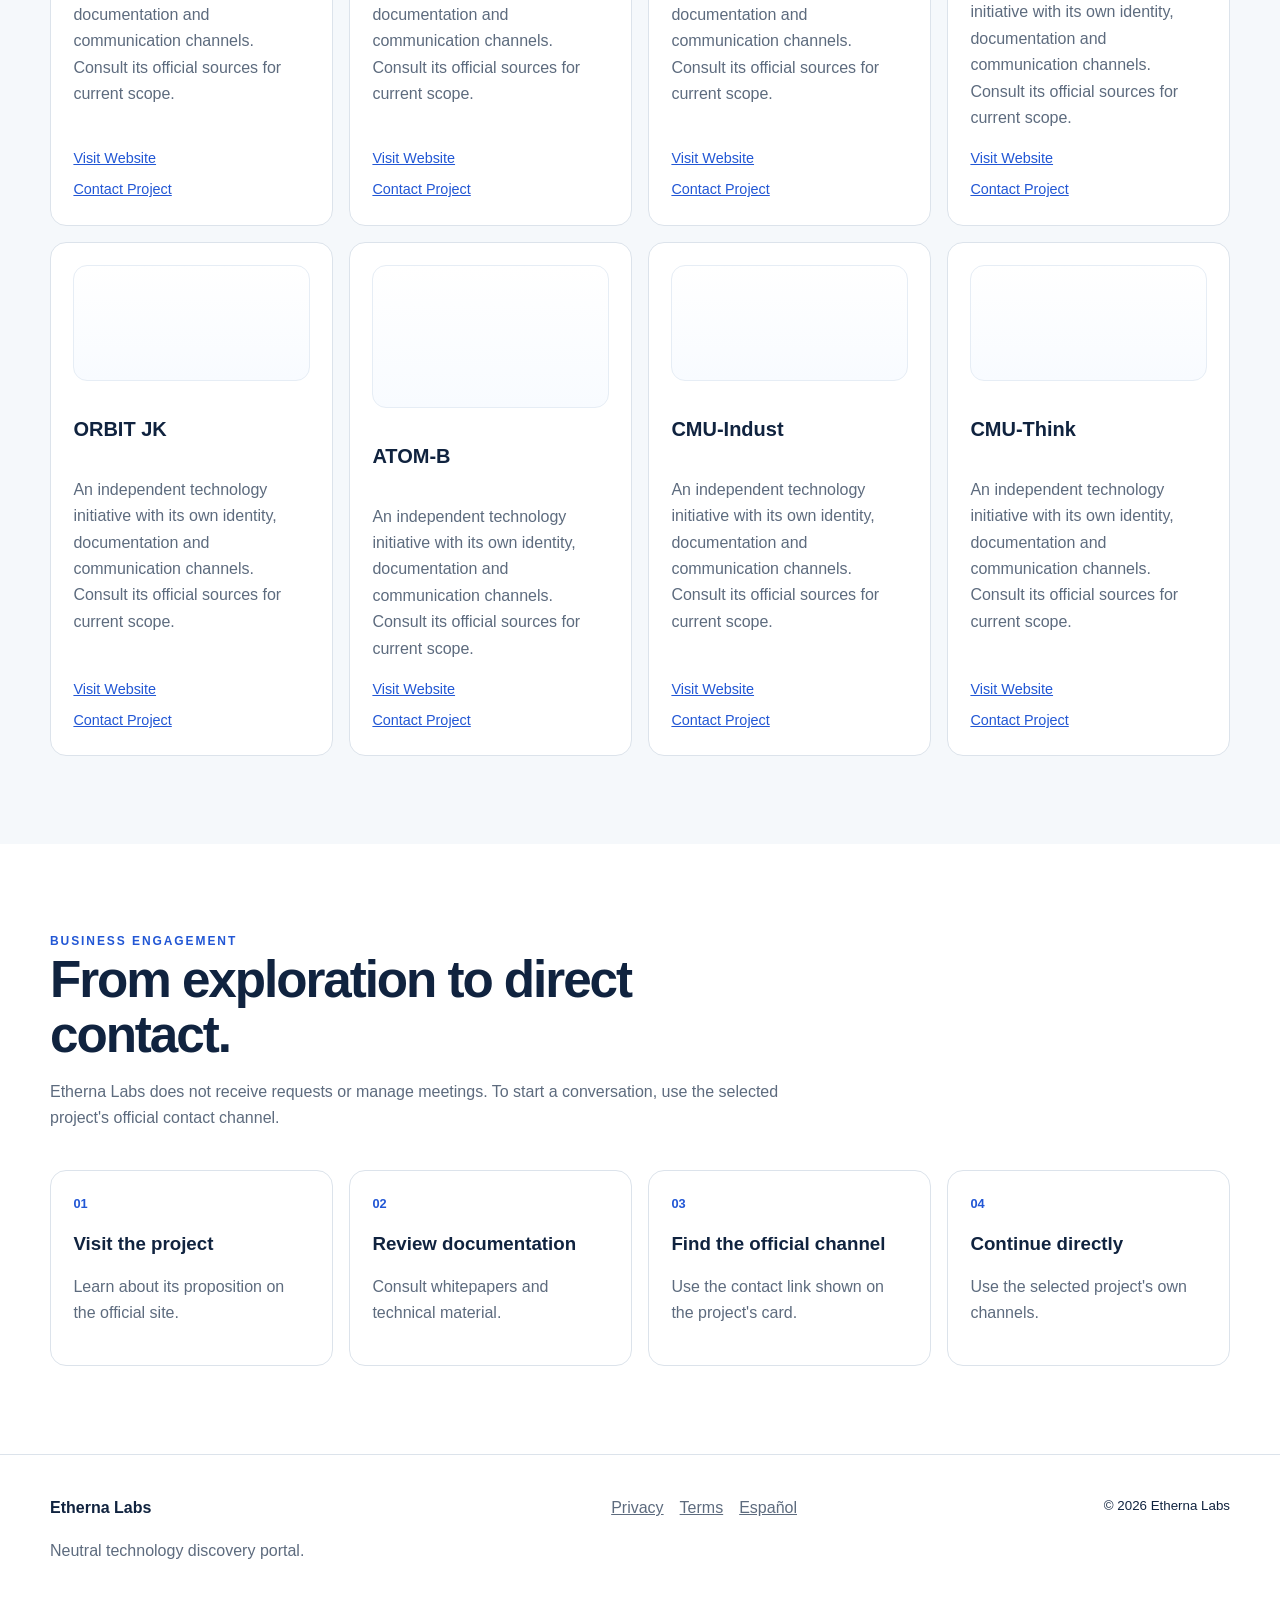
==== commit a86ccc3a: "Grandes cambios" ====
--- a/index.html
+++ b/index.html
@@ -66,27 +66,18 @@
     <main id="main">
       <section class="hero" id="home">
         <div class="wrap">
-          <div class="hero-layout">
-            <img
-              class="hero-logo"
-              src="Etherna_PNG-Transparent-test.png"
-              alt="Etherna Labs logo"
-            />
-            <div class="hero-copy">
-              <div class="eyebrow">Technology discovery and access portal</div>
-              <h1>Independent Technology Portfolio</h1>
-              <p class="lead">
-                A central point for exploring independent technology
-                initiatives, reviewing their documentation and connecting
-                through their own channels.
-              </p>
-              <div class="actions">
-                <a class="button" href="#projects">Explore Projects</a
-                ><a class="button secondary" href="#business"
-                  >How to Make Contact</a
-                >
-              </div>
-            </div>
+          <div class="eyebrow">Technology discovery and access portal</div>
+          <h1>Independent Technology Portfolio</h1>
+          <p class="lead">
+            A central point for exploring independent technology initiatives,
+            reviewing their documentation and connecting through their own
+            channels.
+          </p>
+          <div class="actions">
+            <a class="button" href="#projects">Explore Projects</a
+            ><a class="button secondary" href="#business"
+              >How to Make Contact</a
+            >
           </div>
         </div>
       </section>
--- a/styles.css
+++ b/styles.css
@@ -105,22 +105,6 @@
 .hero {
   padding: 7rem 0 5rem;
   background: linear-gradient(135deg, #fff 55%, #f1f6ff);
-}
-.hero-layout {
-  display: grid;
-  grid-template-columns: minmax(120px, 16rem) minmax(0, 1fr);
-  align-items: center;
-  gap: 2.5rem;
-}
-.hero-copy {
-  min-width: 0;
-}
-.hero-logo {
-  width: min(100%, 220px);
-  height: auto;
-  display: block;
-  margin: 0;
-  object-fit: contain;
 }
 .eyebrow {
   text-transform: uppercase;
@@ -351,10 +335,6 @@
   .about-grid {
     grid-template-columns: 1fr;
   }
-  .hero-layout {
-    grid-template-columns: 1fr;
-    gap: 1.5rem;
-  }
 }
 @media (max-width: 560px) {
   .hero {
@@ -366,9 +346,6 @@
   .brand-logo {
     width: 1.7rem;
     height: 1.7rem;
-  }
-  .hero-logo {
-    width: min(42vw, 160px);
   }
   .cards,
   .flow,
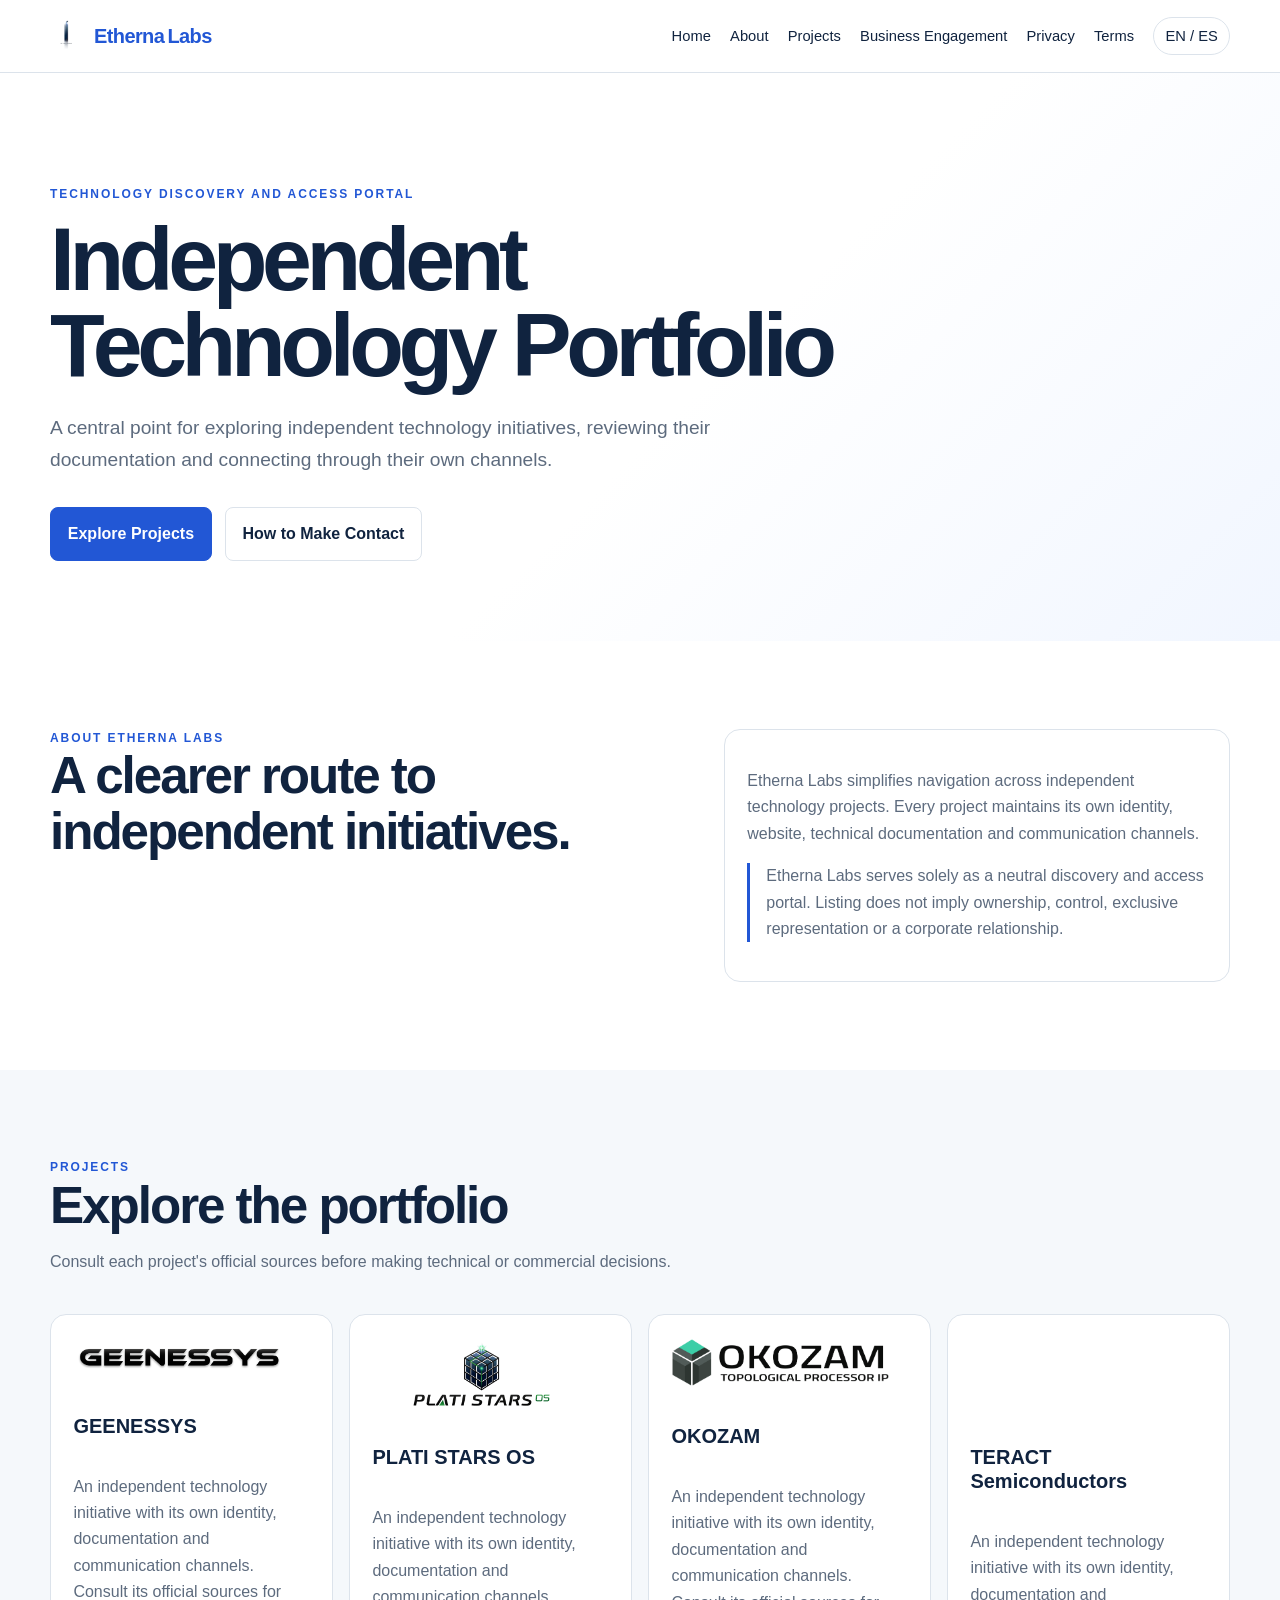
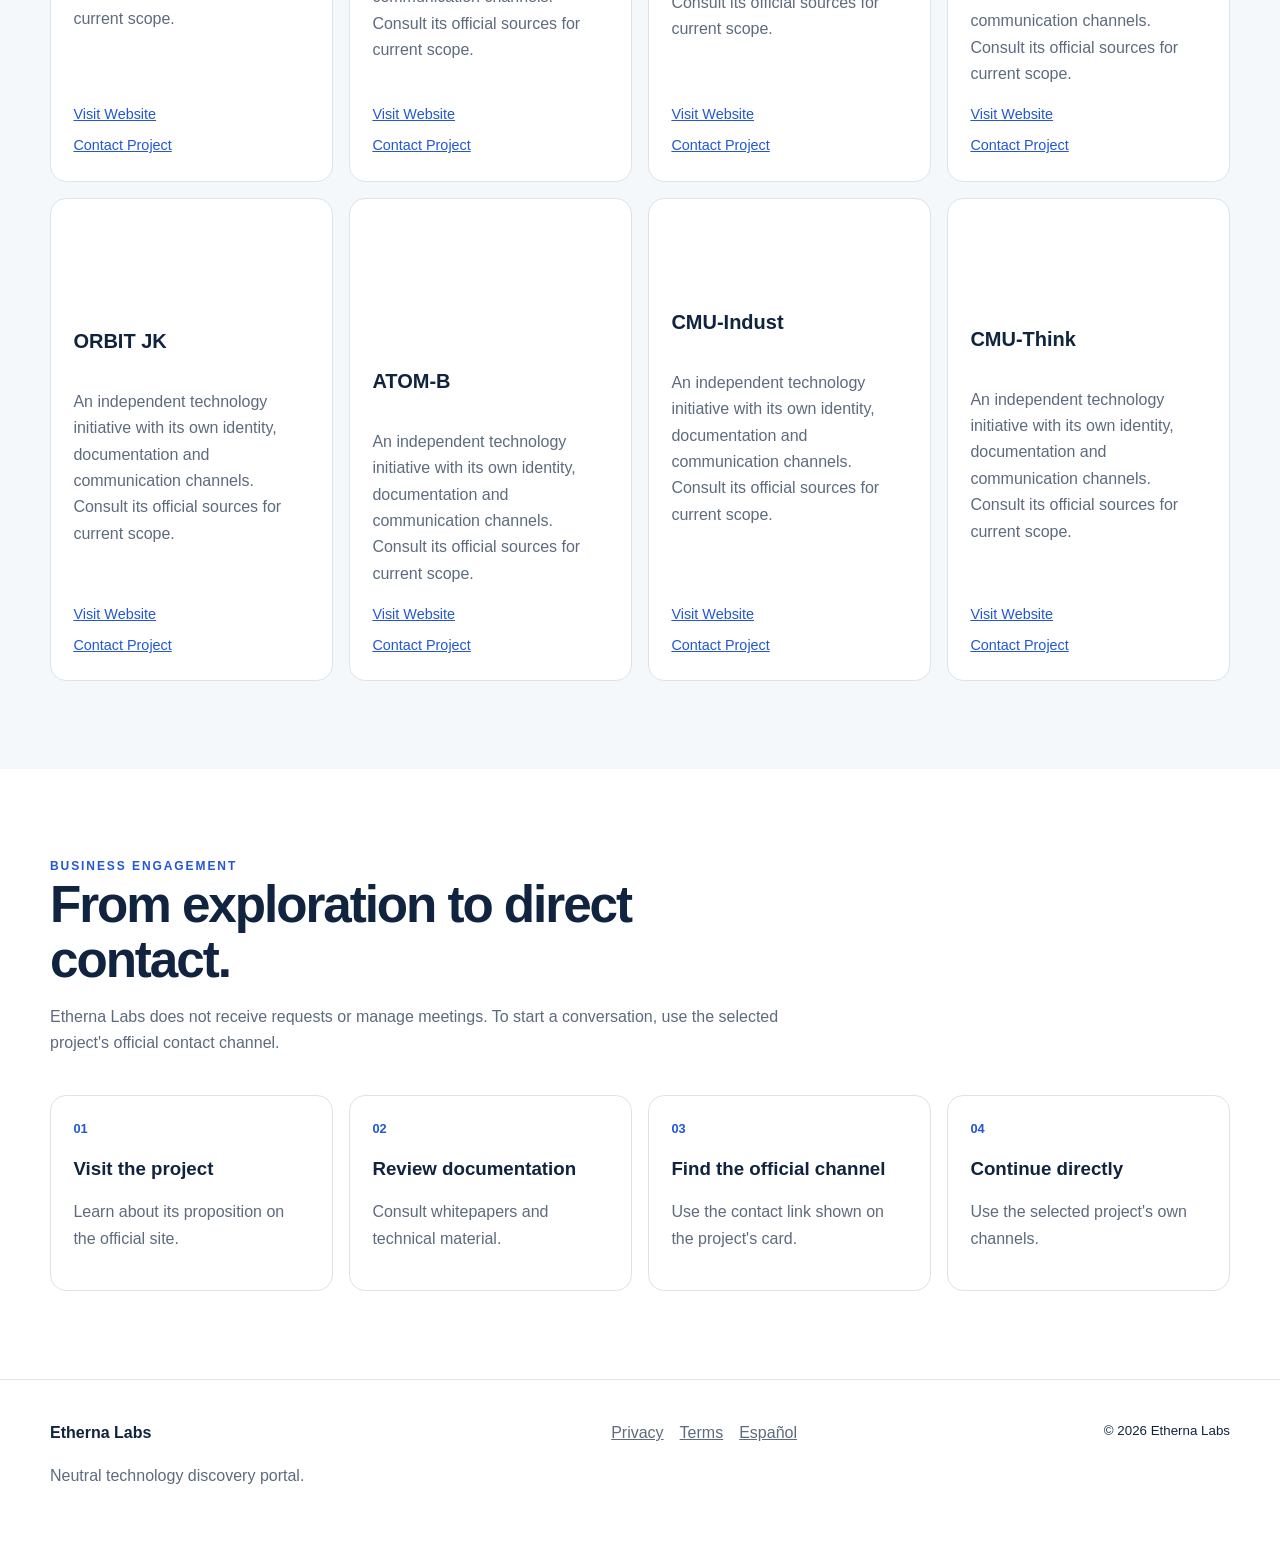
==== commit 6ca24cc0: "Grandes cambios" ====
--- a/index.html
+++ b/index.html
@@ -202,7 +202,7 @@
       document.querySelector("#project-cards").innerHTML = projects
         .map(
           ([n, url, logo, logoClass]) =>
-            `<article class="card"><div class="card-media"><img class="project-logo ${logoClass}" src="${logo}" alt="${n} logo" loading="lazy" decoding="async"></div><h3>${n}</h3><p>An independent technology initiative with its own identity, documentation and communication channels. Consult its official sources for current scope.</p><div class="card-links"><a href="${url}" target="_blank" rel="noreferrer">Visit Website</a><a href="${url}" target="_blank" rel="noreferrer">Contact Project</a></div></article>`,
+            `<article class="card"><img class="project-logo ${logoClass}" src="${logo}" alt="${n} logo" loading="lazy" decoding="async"><h3>${n}</h3><p>An independent technology initiative with its own identity, documentation and communication channels. Consult its official sources for current scope.</p><div class="card-links"><a href="${url}" target="_blank" rel="noreferrer">Visit Website</a><a href="${url}" target="_blank" rel="noreferrer">Contact Project</a></div></article>`,
         )
         .join("");
     </script>
--- a/styles.css
+++ b/styles.css
@@ -195,22 +195,12 @@
   flex-direction: column;
   min-height: 285px;
 }
-.card-media {
-  min-height: 116px;
-  display: flex;
-  align-items: center;
-  justify-content: center;
-  margin-bottom: 1rem;
-  padding: 0.9rem;
-  border: 1px solid #e6edf5;
-  border-radius: 14px;
-  background: linear-gradient(180deg, #fff, #f8fbff);
-}
 .project-logo {
   display: block;
   width: 100%;
   max-width: 220px;
   max-height: 72px;
+  margin-bottom: 1rem;
   object-fit: contain;
 }
 .project-logo.tall {
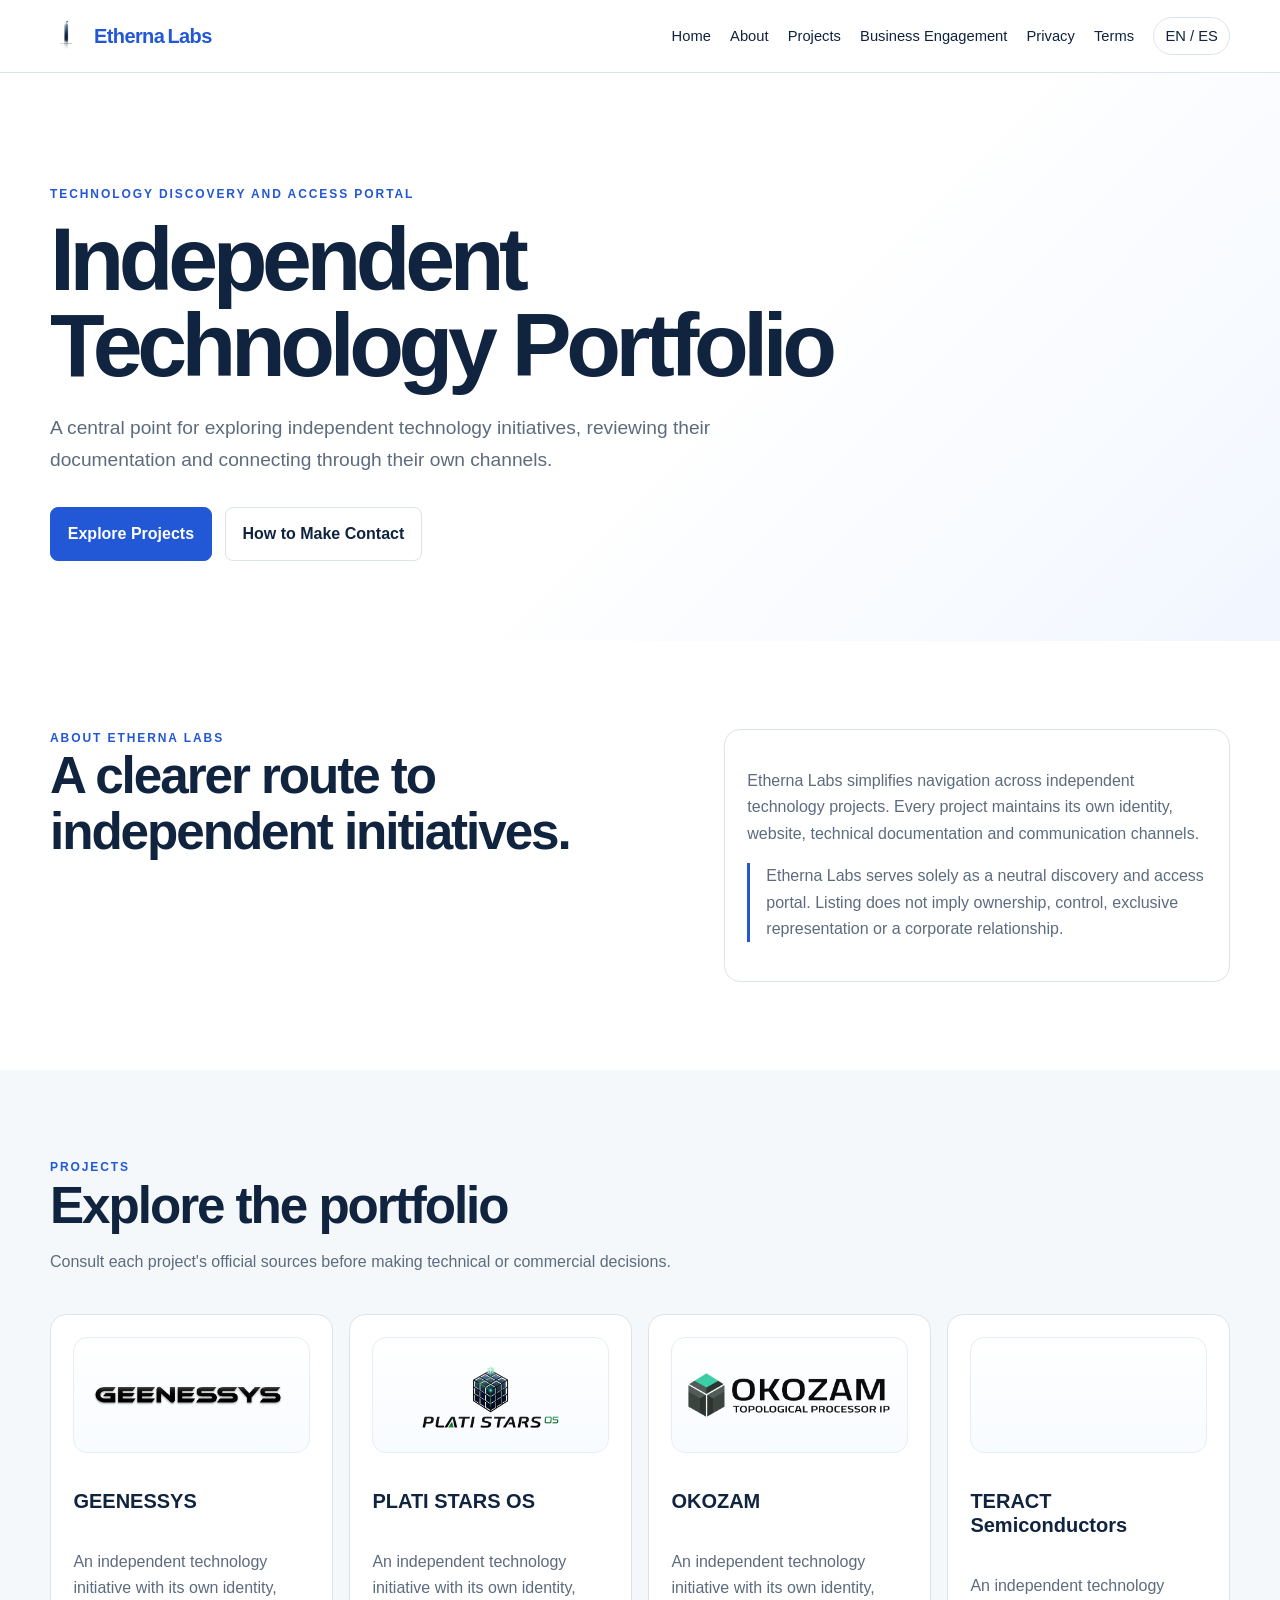
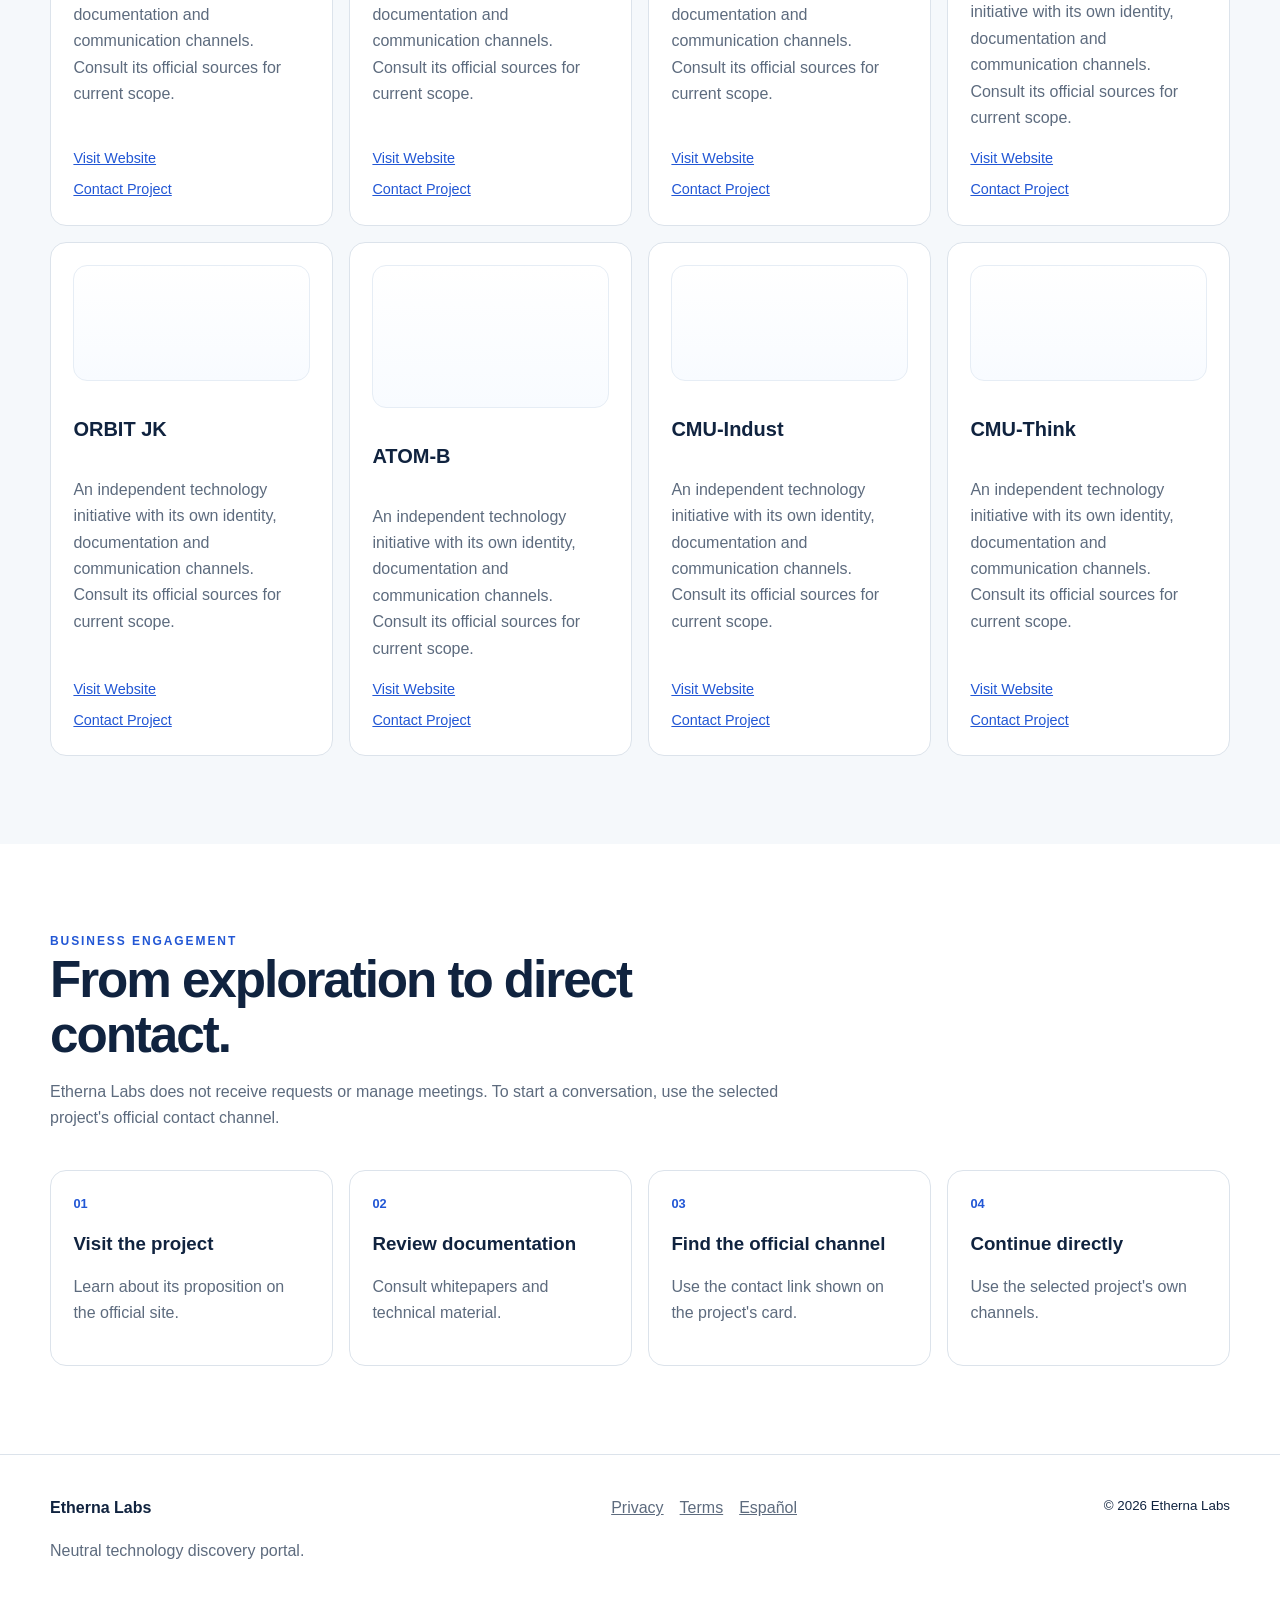
==== commit 2a93e4fc: "Grandes cambios" ====
--- a/index.html
+++ b/index.html
@@ -202,7 +202,7 @@
       document.querySelector("#project-cards").innerHTML = projects
         .map(
           ([n, url, logo, logoClass]) =>
-            `<article class="card"><img class="project-logo ${logoClass}" src="${logo}" alt="${n} logo" loading="lazy" decoding="async"><h3>${n}</h3><p>An independent technology initiative with its own identity, documentation and communication channels. Consult its official sources for current scope.</p><div class="card-links"><a href="${url}" target="_blank" rel="noreferrer">Visit Website</a><a href="${url}" target="_blank" rel="noreferrer">Contact Project</a></div></article>`,
+            `<article class="card"><div class="card-media"><img class="project-logo ${logoClass}" src="${logo}" alt="${n} logo" loading="lazy" decoding="async"></div><h3>${n}</h3><p>An independent technology initiative with its own identity, documentation and communication channels. Consult its official sources for current scope.</p><div class="card-links"><a href="${url}" target="_blank" rel="noreferrer">Visit Website</a><a href="${url}" target="_blank" rel="noreferrer">Contact Project</a></div></article>`,
         )
         .join("");
     </script>
--- a/styles.css
+++ b/styles.css
@@ -195,12 +195,22 @@
   flex-direction: column;
   min-height: 285px;
 }
+.card-media {
+  min-height: 116px;
+  display: flex;
+  align-items: center;
+  justify-content: center;
+  margin-bottom: 1rem;
+  padding: 0.9rem;
+  border: 1px solid #e6edf5;
+  border-radius: 14px;
+  background: linear-gradient(180deg, #fff, #f8fbff);
+}
 .project-logo {
   display: block;
   width: 100%;
   max-width: 220px;
   max-height: 72px;
-  margin-bottom: 1rem;
   object-fit: contain;
 }
 .project-logo.tall {
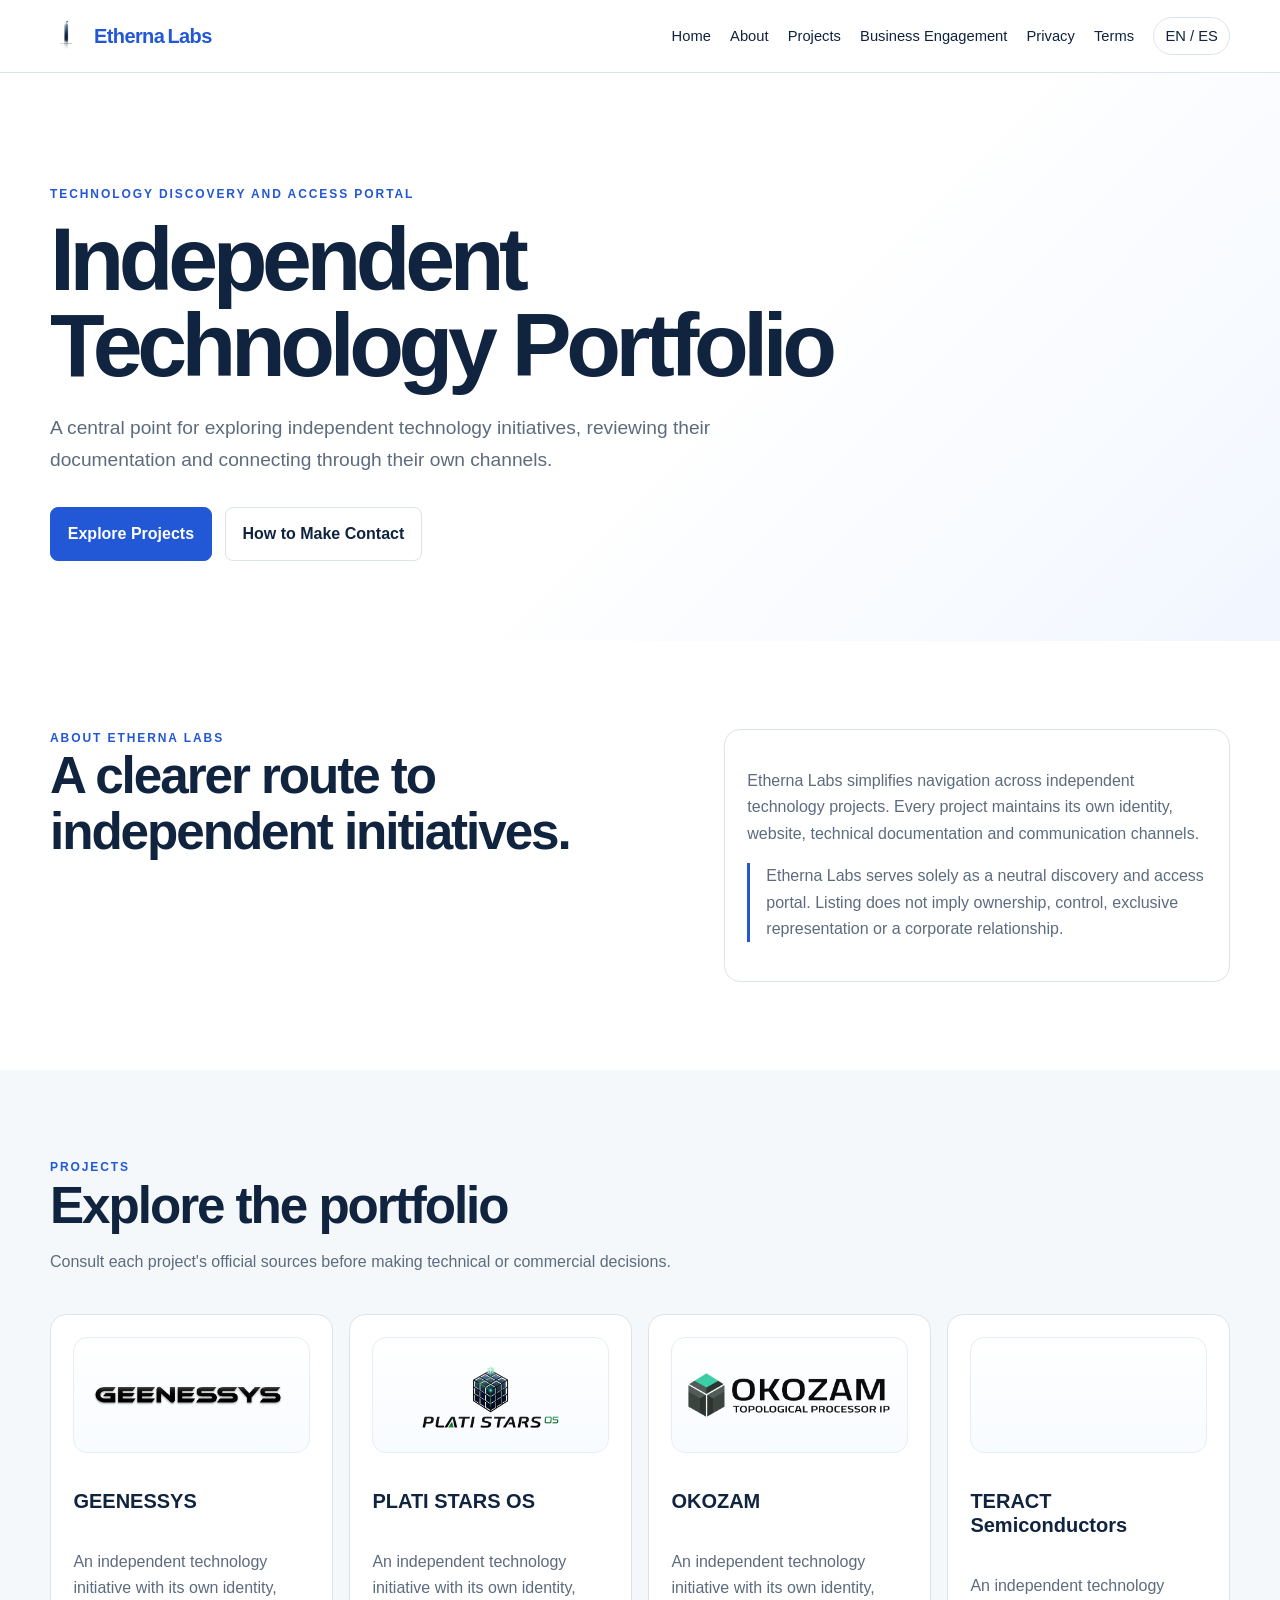
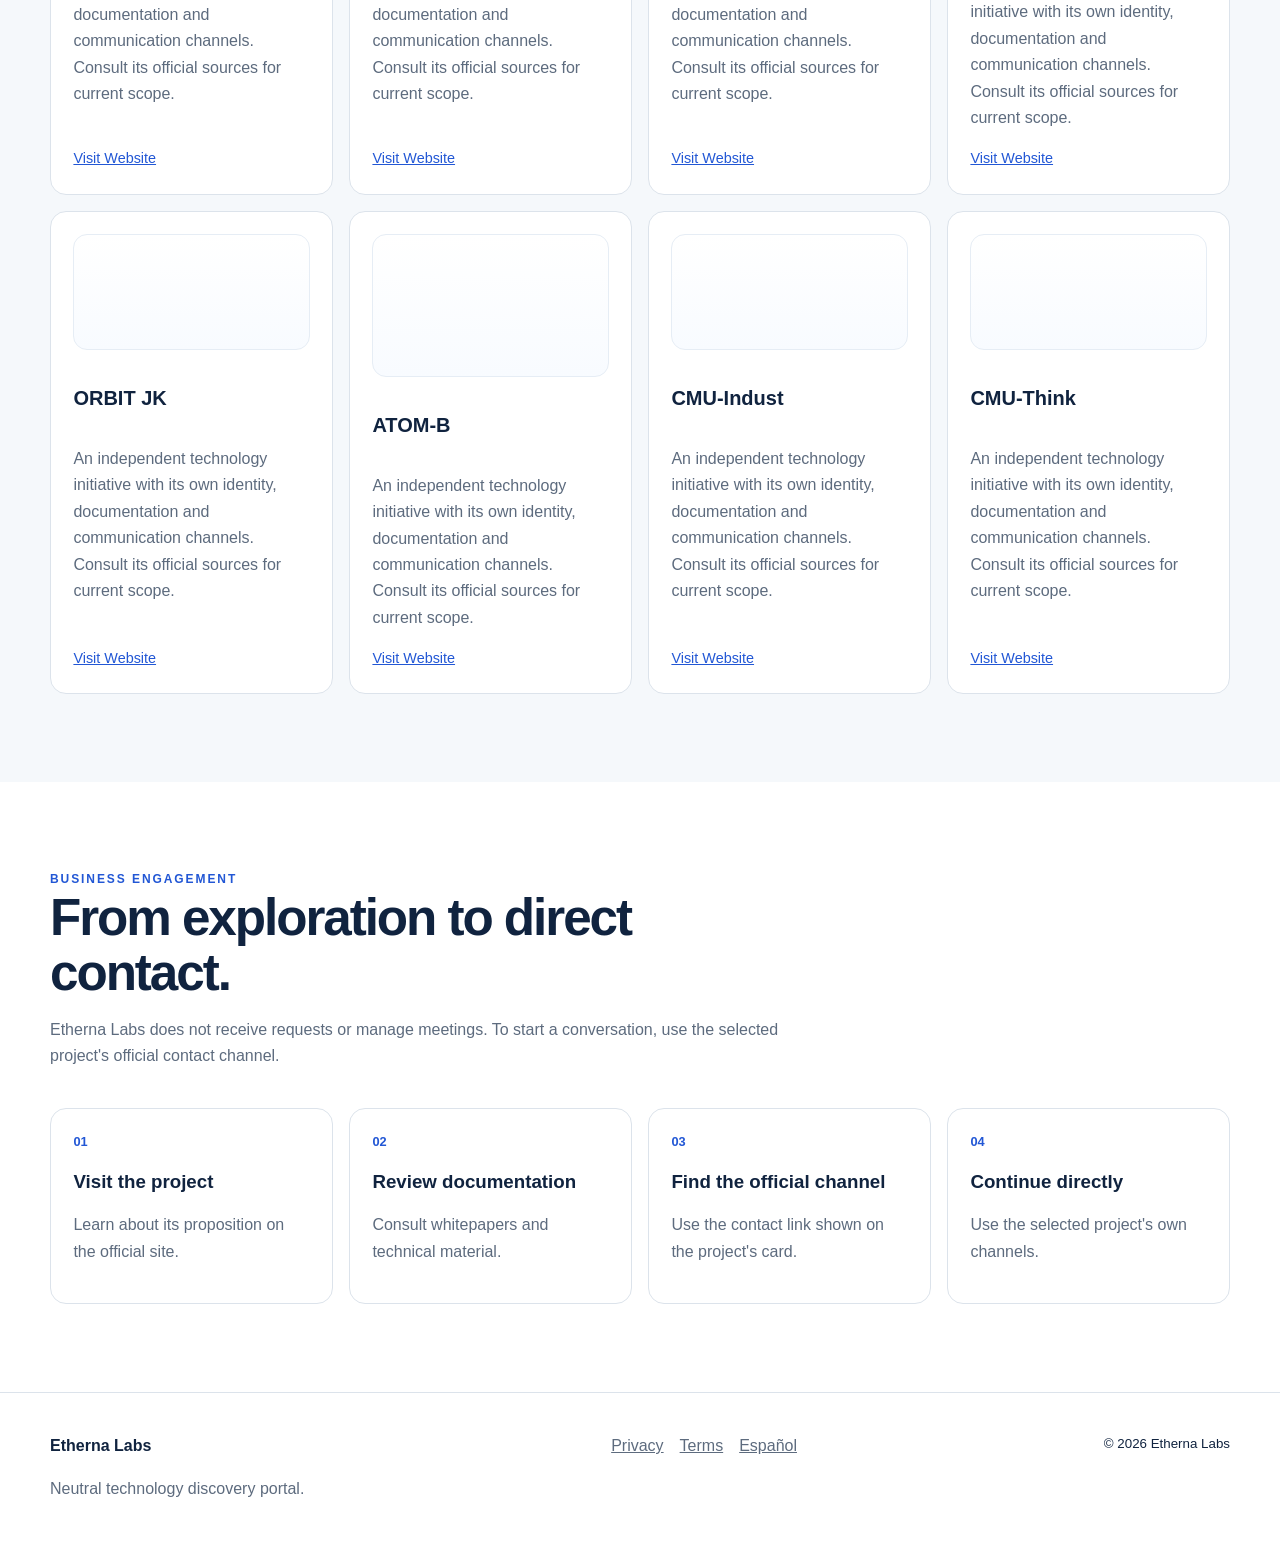
==== commit 57af2fe8: "Grandes cambios" ====
--- a/index.html
+++ b/index.html
@@ -202,7 +202,7 @@
       document.querySelector("#project-cards").innerHTML = projects
         .map(
           ([n, url, logo, logoClass]) =>
-            `<article class="card"><div class="card-media"><img class="project-logo ${logoClass}" src="${logo}" alt="${n} logo" loading="lazy" decoding="async"></div><h3>${n}</h3><p>An independent technology initiative with its own identity, documentation and communication channels. Consult its official sources for current scope.</p><div class="card-links"><a href="${url}" target="_blank" rel="noreferrer">Visit Website</a><a href="${url}" target="_blank" rel="noreferrer">Contact Project</a></div></article>`,
+            `<article class="card"><div class="card-media"><img class="project-logo ${logoClass}" src="${logo}" alt="${n} logo" loading="lazy" decoding="async"></div><h3>${n}</h3><p>An independent technology initiative with its own identity, documentation and communication channels. Consult its official sources for current scope.</p><div class="card-links"><a href="${url}" target="_blank" rel="noreferrer">Visit Website</a></div></article>`,
         )
         .join("");
     </script>
